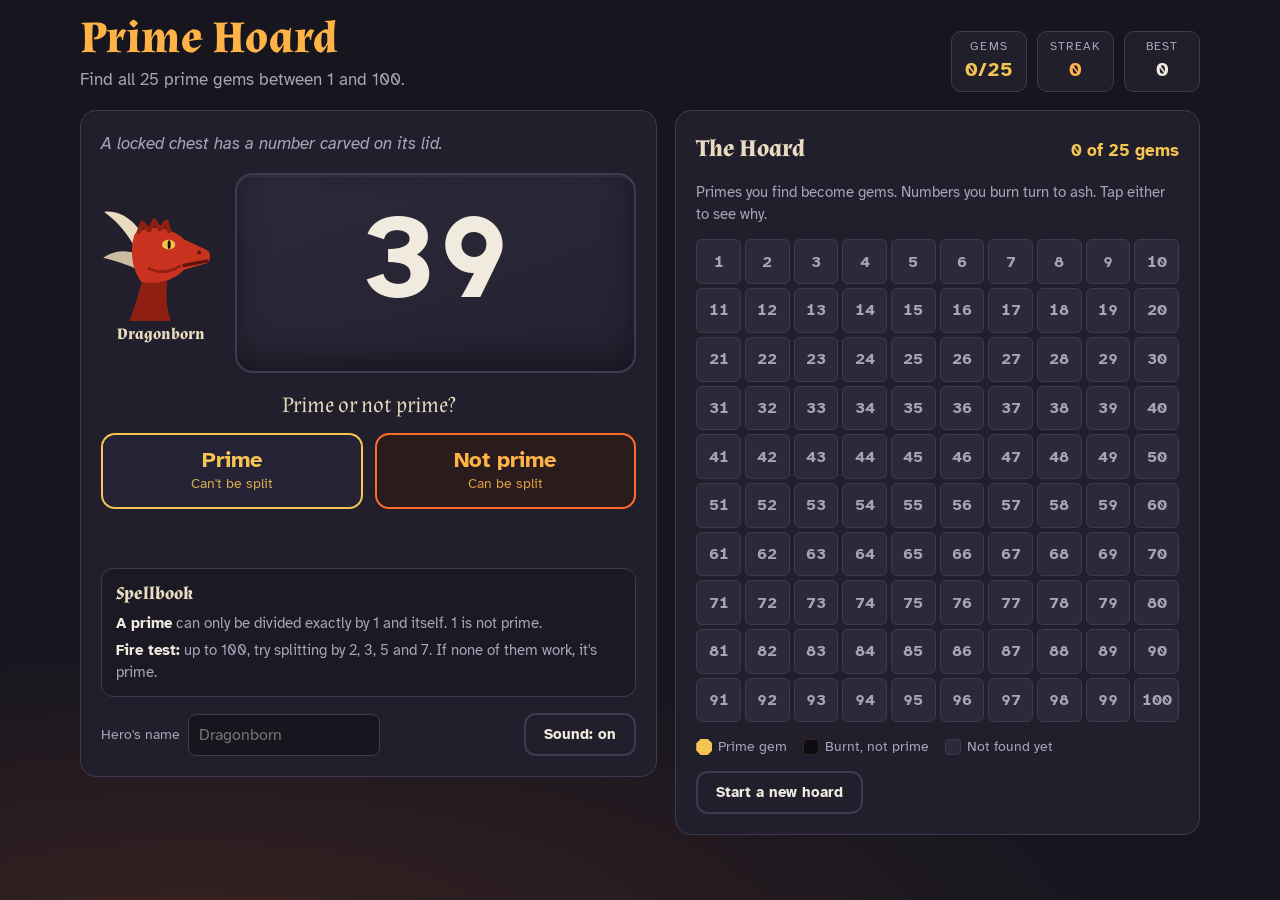
==== index.html @ 8db73af3 "Add Prime Hoard game Co-Authored-By: Claude Opus 5.5 <noreply@anthropic.com> Claude-Session: https:/" ====
<!doctype html>
<html lang="en-GB">
<head>
<meta charset="utf-8">
<meta name="viewport" content="width=device-width, initial-scale=1, viewport-fit=cover">
<meta name="apple-mobile-web-app-capable" content="yes">
<meta name="apple-mobile-web-app-title" content="Prime Hoard">
<meta name="theme-color" content="#17161f">
<style>html,body{margin:0}:root{padding-top:env(safe-area-inset-top,0px);padding-bottom:env(safe-area-inset-bottom,0px)}[hidden]{display:none!important}</style>
<title>Prime Hoard</title>
<link rel="preconnect" href="https://fonts.googleapis.com">
<link rel="preconnect" href="https://fonts.gstatic.com" crossorigin>
<link href="https://fonts.googleapis.com/css2?family=Almendra:wght@400;700&family=Atkinson+Hyperlegible:wght@400;700&display=swap" rel="stylesheet">
<style>
/* Layout: a dungeon table — the encounter on the left, the hoard map (a 1–100 grid that slowly becomes a sieve) on the right; stacks on narrow screens. Deliberately single dark theme: torchlit stone. */
:root{
  color-scheme: dark;
  --stone:#17161f; --stone-2:#211f2c; --stone-3:#2c2939; --line:#3f3a52;
  --ink:#f1eadf; --ink-dim:#aaa2b8;
  --scale:#c8321e; --scale-dark:#8e1f12; --bone:#e9dcc0;
  --ember:#ff6b2c; --flame:#ffb347; --gold:#f5c451;
  --good:#6fd39a; --miss:#ff8a7a; --char:#0d0c12;
  --display:"Almendra","Palatino Linotype",Georgia,serif;
  --body:"Atkinson Hyperlegible",system-ui,-apple-system,"Segoe UI",sans-serif;
}
html{height:100%;background:var(--stone)}
body{
  font-family:var(--body);font-size:17px;line-height:1.5;color:var(--ink);
  background:radial-gradient(120% 55% at 15% 105%,rgba(255,107,44,.14),transparent 60%),var(--stone);
  padding-inline:16px;padding-block:16px 40px;min-height:100%;
}
*{box-sizing:border-box}
button{font:inherit;color:inherit}
button:focus-visible,input:focus-visible,.cell:focus-visible{outline:3px solid var(--gold);outline-offset:2px}
.wrap{max-width:1120px;margin-inline:auto;display:flex;flex-direction:column;gap:18px}

/* header */
.top{display:flex;flex-wrap:wrap;align-items:flex-end;justify-content:space-between;gap:12px 24px}
.brand h1{font-family:var(--display);font-weight:700;font-size:clamp(2rem,5vw,2.8rem);line-height:1;margin:0;color:var(--flame);letter-spacing:.01em;text-wrap:balance}
.brand p{margin:6px 0 0;color:var(--ink-dim)}
.stats{display:flex;gap:10px;flex-wrap:wrap}
.stat{display:flex;flex-direction:column;align-items:center;min-width:76px;padding:6px 12px;border:1px solid var(--line);border-radius:10px;background:var(--stone-2)}
.stat .k{font-size:.72rem;text-transform:uppercase;letter-spacing:.1em;color:var(--ink-dim)}
.stat .v{font-weight:700;font-size:1.25rem;font-variant-numeric:tabular-nums}
.stat.gems .v{color:var(--gold)}
.stat.streak .v{color:var(--flame)}
.bump{animation:bump .4s ease}
@keyframes bump{40%{transform:scale(1.25)}}

/* board */
.board{display:grid;gap:18px;grid-template-columns:minmax(0,1fr)}
@media (min-width:880px){.board{grid-template-columns:minmax(0,1.1fr) minmax(0,1fr);align-items:start}}
.panel{background:var(--stone-2);border:1px solid var(--line);border-radius:16px;padding:20px;min-width:0}
.panel h2{font-family:var(--display);font-size:1.5rem;margin:0;color:var(--bone)}

/* encounter */
.encounter{display:flex;flex-direction:column;gap:16px}
.flavour{margin:0;color:var(--ink-dim);font-style:italic;min-height:1.5em}
.arena{display:flex;align-items:center;gap:14px}
.hero{flex:0 0 auto;width:clamp(80px,20vw,120px);display:flex;flex-direction:column;align-items:center;gap:4px}
.hero svg{width:100%;height:auto;display:block;overflow:visible}
.hero .mouth-glow{opacity:0;transition:opacity .15s}
.hero.breathing .mouth-glow{opacity:1}
.hero-label{font-family:var(--display);font-weight:700;color:var(--bone);text-align:center;font-size:1rem;line-height:1.2;word-break:break-word;max-width:100%}
.tablet{
  flex:1 1 auto;min-width:0;position:relative;display:flex;flex-direction:column;align-items:center;justify-content:center;
  min-height:clamp(150px,28vw,200px);border-radius:18px;border:2px solid var(--line);
  background:linear-gradient(160deg,var(--stone-3),#242131);
  box-shadow:inset 0 2px 0 rgba(255,255,255,.04),inset 0 -12px 30px rgba(0,0,0,.35);
  transition:background .4s,border-color .4s,box-shadow .4s;
}
.num{font-family:var(--body);font-weight:700;font-size:clamp(4.5rem,15vw,7.5rem);line-height:1;font-variant-numeric:tabular-nums;color:var(--ink);transition:color .3s,transform .3s}
.reveal{min-height:1.6em;font-weight:700;font-size:1.15rem;color:var(--ink-dim);letter-spacing:.02em}
.tablet.burn{background:linear-gradient(160deg,#1a1216,var(--char));border-color:var(--ember);animation:shake .45s}
.tablet.burn .num{color:#6d5b52;text-shadow:0 0 18px rgba(255,107,44,.6)}
.tablet.burn .reveal{color:var(--flame)}
.tablet.gem{border-color:var(--gemc,var(--gold));box-shadow:0 0 0 4px color-mix(in srgb,var(--gemc,var(--gold)) 25%,transparent),0 0 40px color-mix(in srgb,var(--gemc,var(--gold)) 45%,transparent),inset 0 -12px 30px rgba(0,0,0,.35)}
.tablet.gem .num{color:var(--gemc,var(--gold));transform:scale(1.06)}
.tablet.gem .reveal{color:var(--gemc,var(--gold))}
.tablet.wrong{border-color:var(--miss);animation:wobble .4s}
@keyframes shake{20%{transform:translateX(-5px)}40%{transform:translateX(5px)}60%{transform:translateX(-3px)}80%{transform:translateX(2px)}}
@keyframes wobble{25%{transform:rotate(-2deg)}75%{transform:rotate(2deg)}}

.question{margin:0;text-align:center;font-family:var(--display);font-size:1.35rem;color:var(--bone)}
.choices{display:grid;grid-template-columns:1fr 1fr;gap:12px}
.choice{min-height:76px;border-radius:14px;border:2px solid;cursor:pointer;display:flex;flex-direction:column;align-items:center;justify-content:center;gap:2px;padding:10px;transition:transform .1s,background .2s}
.choice:active{transform:scale(.97)}
.choice:disabled{opacity:.55;cursor:default}
.choice b{font-size:1.4rem;line-height:1.1}
.choice small{font-size:.85rem;opacity:.85}
.choice.prime{background:#262236;border-color:var(--gold);color:var(--gold)}
.choice.prime:hover:not(:disabled){background:#2f2a42}
.choice.notprime{background:#2a1c1d;border-color:var(--ember);color:var(--flame)}
.choice.notprime:hover:not(:disabled){background:#35211f}
.feedback{margin:0;min-height:1.6em;text-align:center;font-weight:700}
.feedback.good{color:var(--good)}

/* explanation */
.explain{border:2px solid var(--miss);border-radius:14px;background:var(--stone-3);padding:18px;display:flex;flex-direction:column;gap:12px}
.explain.learn{border-color:var(--gold)}
.explain h3{margin:0;font-family:var(--display);font-size:1.45rem;color:var(--miss);text-wrap:balance}
.explain.learn h3{color:var(--gold)}
.explain h3 em{font-style:normal;text-decoration:underline;text-underline-offset:4px}
.explain .lead{margin:0;font-size:1.08rem}
.checks{list-style:none;margin:0;padding:0;display:flex;flex-direction:column;gap:8px}
.check{display:grid;grid-template-columns:auto minmax(0,1fr) auto;align-items:center;gap:10px;padding:8px 10px;border-radius:10px;background:var(--stone-2);border:1px solid var(--line)}
.check .rune{font-weight:700;font-size:1.05rem;width:2.8em;text-align:center;padding:4px 0;border-radius:8px;background:var(--stone);color:var(--ink-dim);font-variant-numeric:tabular-nums}
.check .why{font-size:.98rem}
.check .verdict{font-size:.8rem;font-weight:700;text-transform:uppercase;letter-spacing:.06em;color:var(--ink-dim);white-space:nowrap}
.check.hit{border-color:var(--ember);background:#2d1e1c}
.check.hit .rune{background:var(--ember);color:var(--char)}
.check.hit .verdict{color:var(--flame)}
.dots-box{display:flex;flex-direction:column;gap:8px;align-items:flex-start}
.dots{display:grid;grid-template-columns:repeat(var(--cols),1fr);gap:3px;width:100%}
.dots i{display:block;aspect-ratio:1;border-radius:50%;background:var(--flame)}
.dots-cap{margin:0;font-size:.95rem;color:var(--ink-dim)}
.tip{margin:0;font-size:.95rem;color:var(--ink-dim);border-top:1px dashed var(--line);padding-top:10px}
.btn{min-height:52px;border-radius:12px;border:2px solid var(--gold);background:var(--gold);color:var(--char);font-weight:700;font-size:1.1rem;cursor:pointer;padding:8px 18px}
.btn.ghost{background:transparent;color:var(--ink);border-color:var(--line);min-height:40px;font-size:.95rem}

.spellbook{border:1px solid var(--line);border-radius:12px;padding:12px 14px;background:rgba(0,0,0,.18)}
.spellbook h3{margin:0 0 4px;font-family:var(--display);font-size:1.1rem;color:var(--bone)}
.spellbook p{margin:4px 0 0;font-size:.95rem;color:var(--ink-dim)}
.spellbook strong{color:var(--ink)}
.tools{display:flex;flex-wrap:wrap;gap:10px;align-items:center;justify-content:space-between}
.tools label{display:flex;align-items:center;gap:8px;font-size:.9rem;color:var(--ink-dim)}
.tools input{background:var(--stone);border:1px solid var(--line);border-radius:8px;color:var(--ink);padding:8px 10px;font:inherit;font-size:1rem;width:12em;max-width:100%}

/* hoard */
.hoard{display:flex;flex-direction:column;gap:14px}
.hoard-head{display:flex;justify-content:space-between;align-items:baseline;gap:10px;flex-wrap:wrap}
.hoard-head span{color:var(--gold);font-weight:700;font-variant-numeric:tabular-nums}
.hint{margin:0;color:var(--ink-dim);font-size:.92rem}
.grid{display:grid;grid-template-columns:repeat(10,minmax(0,1fr));gap:4px}
.cell{aspect-ratio:1;display:flex;align-items:center;justify-content:center;border-radius:6px;border:1px solid var(--line);background:var(--stone-3);color:var(--ink-dim);font-size:clamp(11px,1.2vw + 5px,16px);font-weight:700;font-variant-numeric:tabular-nums;padding:0;cursor:default;min-width:0}
.cell.scorched{background:var(--char);border-color:#3a2420;color:#6e5a52;cursor:pointer;text-decoration:line-through;text-decoration-color:rgba(255,107,44,.55)}
.cell.gem{border:none;border-radius:0;background:linear-gradient(145deg,color-mix(in srgb,var(--gemc) 100%,white 30%),var(--gemc) 45%,color-mix(in srgb,var(--gemc) 60%,black));color:#15131c;cursor:pointer;
  clip-path:polygon(28% 0,72% 0,100% 28%,100% 72%,72% 100%,28% 100%,0 72%,0 28%)}
.cell.new{animation:pop .7s ease}
@keyframes pop{0%{transform:scale(.3)}60%{transform:scale(1.3)}100%{transform:scale(1)}}
.legend{display:flex;flex-wrap:wrap;gap:8px 16px;font-size:.88rem;color:var(--ink-dim)}
.legend span{display:flex;align-items:center;gap:6px}
.legend i{width:16px;height:16px;display:inline-block;border-radius:4px;border:1px solid var(--line);background:var(--stone-3)}
.legend i.g{border:none;border-radius:0;background:var(--gold);clip-path:polygon(28% 0,72% 0,100% 28%,100% 72%,72% 100%,28% 100%,0 72%,0 28%)}
.legend i.s{background:var(--char);border-color:#3a2420}
.victory{border:2px solid var(--gold);border-radius:14px;padding:14px 16px;background:#2a2436;text-align:center}
.victory h3{margin:0;font-family:var(--display);color:var(--gold);font-size:1.5rem}
.victory p{margin:6px 0 0}
.reset-row{display:flex;gap:8px;flex-wrap:wrap;align-items:center}
.reset-row p{margin:0;font-size:.92rem}

#fx{position:fixed;inset:0;pointer-events:none;z-index:10}
.sr{position:absolute;width:1px;height:1px;overflow:hidden;clip:rect(0 0 0 0)}
@media (prefers-reduced-motion:reduce){*{animation:none!important;transition:none!important}}
</style>
</head>
<body>

<canvas id="fx" aria-hidden="true"></canvas>
<div class="wrap">
  <header class="top">
    <div class="brand">
      <h1>Prime Hoard</h1>
      <p>Find all 25 prime gems between 1 and 100.</p>
    </div>
    <div class="stats">
      <div class="stat gems"><span class="k">Gems</span><span class="v" id="gem-count">0/25</span></div>
      <div class="stat streak"><span class="k">Streak</span><span class="v" id="streak">0</span></div>
      <div class="stat"><span class="k">Best</span><span class="v" id="best">0</span></div>
    </div>
  </header>

  <main class="board">
    <section class="panel encounter" aria-label="Encounter">
      <p class="flavour" id="flavour">A stone door bears a number.</p>
      <div class="arena">
        <div class="hero" id="hero">
          <svg viewBox="0 0 110 110" aria-hidden="true">
            <path d="M40 34 C30 16 16 8 3 10 C14 18 23 28 31 42 Z" fill="var(--bone)"/>
            <path d="M36 50 C24 44 12 45 2 52 C14 55 23 58 32 62 Z" fill="#cbbd9f"/>
            <path d="M38 72 C35 84 31 96 26 110 L64 110 C60 98 59 86 61 74 Z" fill="var(--scale-dark)"/>
            <path d="M31 30 C45 20 64 24 76 35 L97 45 C101 47 101 55 97 57 L76 63 C68 72 52 78 37 74 C28 63 26 43 31 30 Z" fill="var(--scale)"/>
            <path d="M34 30 L38 20 L44 27 L49 18 L54 26 L60 19 L63 29" fill="none" stroke="var(--scale-dark)" stroke-width="4" stroke-linejoin="round"/>
            <path d="M44 62 C52 66 62 66 72 60" fill="none" stroke="var(--scale-dark)" stroke-width="2.5" stroke-linecap="round"/>
            <path d="M76 59 L97 55" stroke="#5a140b" stroke-width="3" stroke-linecap="round"/>
            <ellipse cx="62" cy="40" rx="6" ry="4.5" fill="var(--gold)"/>
            <ellipse cx="62.5" cy="40" rx="1.4" ry="4" fill="#1a0e08"/>
            <circle cx="90" cy="47" r="1.8" fill="#5a140b"/>
            <circle class="mouth-glow" cx="98" cy="56" r="9" fill="var(--flame)" opacity="0"/>
          </svg>
          <span class="hero-label" id="hero-label">Dragonborn</span>
        </div>
        <div class="tablet" id="tablet" aria-live="polite">
          <span class="num" id="num">–</span>
          <span class="reveal" id="reveal"></span>
        </div>
      </div>

      <div id="ask">
        <p class="question">Prime or not prime?</p>
        <div class="choices" style="margin-top:12px">
          <button class="choice prime" id="btn-prime" type="button"><b>Prime</b><small>Can't be split</small></button>
          <button class="choice notprime" id="btn-not" type="button"><b>Not prime</b><small>Can be split</small></button>
        </div>
      </div>
      <p class="feedback" id="feedback" aria-live="polite"></p>

      <div class="explain" id="explain" hidden aria-live="polite"></div>

      <div class="spellbook">
        <h3>Spellbook</h3>
        <p><strong>A prime</strong> can only be divided exactly by 1 and itself. 1 is not prime.</p>
        <p><strong>Fire test:</strong> up to 100, try splitting by 2, 3, 5 and 7. If none of them work, it's prime.</p>
      </div>

      <div class="tools">
        <label for="name-input">Hero's name <input id="name-input" maxlength="20" placeholder="Dragonborn" autocomplete="off"></label>
        <button class="btn ghost" id="sound-btn" type="button" aria-pressed="true">Sound: on</button>
      </div>
    </section>

    <section class="panel hoard" aria-label="The hoard">
      <div class="hoard-head"><h2>The Hoard</h2><span id="hoard-count">0 of 25 gems</span></div>
      <p class="hint">Primes you find become gems. Numbers you burn turn to ash. Tap either to see why.</p>
      <div class="grid" id="grid"></div>
      <div class="legend">
        <span><i class="g"></i>Prime gem</span>
        <span><i class="s"></i>Burnt, not prime</span>
        <span><i></i>Not found yet</span>
      </div>
      <div class="victory" id="victory" hidden>
        <h3>Hoard complete!</h3>
        <p id="victory-text">All 25 prime gems are yours.</p>
      </div>
      <div class="reset-row" id="reset-row">
        <button class="btn ghost" id="reset-btn" type="button">Start a new hoard</button>
      </div>
    </section>
  </main>
</div>

<script>
(function(){
const $ = id => document.getElementById(id);
const isPrime = n => { if(n<2) return false; for(let d=2; d*d<=n; d++) if(n%d===0) return false; return true; };
const PRIMES = []; for(let i=1;i<=100;i++) if(isPrime(i)) PRIMES.push(i);
const TRICKY = new Set([9,21,27,33,39,49,51,57,63,69,77,81,87,91,93,99]);
const GEMS = ['#f5c451','#5fd4c4','#7fa6ff','#c98bff','#6fe08f','#ff6f96'];
const gemColour = n => GEMS[PRIMES.indexOf(n) % GEMS.length];
const FLAVOUR = [
  'A stone door bears a number.',
  'Something shifts in the darkness.',
  'A glint in the rubble catches your eye.',
  'Runes flare on the dungeon wall.',
  'A creature steps out of the shadows.',
  'A locked chest has a number carved on its lid.',
  'Torchlight falls on a strange carving.'
];
const reduceMotion = () => matchMedia('(prefers-reduced-motion: reduce)').matches;
const KEY = 'prime-hoard-v1';

let S = { name:'', gems:[], scorched:[], best:0, sound:true };
let streak = 0, turn = 0, recent = [], missQ = [], current = null, busy = false, mode = 'ask';

function load(){ try{ const raw = localStorage.getItem(KEY); if(raw) Object.assign(S, JSON.parse(raw)); }catch(e){} }
function save(){ try{ localStorage.setItem(KEY, JSON.stringify(S)); }catch(e){} }
const heroName = () => (S.name || '').trim() || 'Dragonborn';

/* ---------- maths helpers ---------- */
const smallestFactor = n => { for(const d of [2,3,5,7]) if(d<n && n%d===0) return d; return null; };
function squarePair(n){ for(let a=Math.floor(Math.sqrt(n)); a>=2; a--) if(n%a===0) return [a, n/a]; return null; }

function checkText(n, d){
  const last = n % 10;
  if(d===2){
    return n%2===0
      ? {hit:true, t:`${n} ends in ${last}, so it's even. ${n} = 2 × ${n/2}`}
      : {hit:false, t:`${n} ends in ${last}, so it's odd.`};
  }
  if(d===3){
    const digits = String(n).split('');
    const sum = digits.reduce((a,b)=>a+Number(b),0);
    const sumTxt = digits.length>1 ? `${digits.join(' + ')} = ${sum}` : `${n}`;
    return sum%3===0
      ? {hit:true, t:`${sumTxt}, which is in the 3 times table. ${n} = 3 × ${n/3}`}
      : {hit:false, t:`${sumTxt}, which isn't in the 3 times table.`};
  }
  if(d===5){
    return (last===0||last===5)
      ? {hit:true, t:`${n} ends in ${last}. ${n} = 5 × ${n/5}`}
      : {hit:false, t:`${n} doesn't end in 0 or 5.`};
  }
  if(n%7===0) return {hit:true, t:`7 × ${n/7} = ${n}`};
  const lo = Math.floor(n/7);
  return {hit:false, t:`7 × ${lo} = ${7*lo} and 7 × ${lo+1} = ${7*(lo+1)}. ${n} falls in between.`};
}

function explainHTML(n, context){
  const prime = isPrime(n);
  let title, lead, body = '';
  if(context==='wrong'){
    title = n===1 ? 'Not quite. 1 is not prime.' : prime ? `Not quite. ${n} <em>is</em> prime.` : `Not quite. ${n} is not prime.`;
  } else {
    title = prime ? `Why ${n} is prime` : `Why ${n} isn't prime`;
  }
  if(n===1){
    lead = 'A prime needs exactly two factors: 1 and itself. 1 only has one factor, so it isn\'t prime.';
  } else if(n===2){
    lead = 'The only way to make 2 is 1 × 2. It\'s the only even prime: every other even number can be split by 2.';
  } else if(prime){
    lead = `The only way to make ${n} is 1 × ${n}. Every fire test bounces off it:`;
  } else {
    const p = smallestFactor(n);
    lead = `${n} can be split: ${n} = ${p} × ${n/p}. Here's how to spot it:`;
  }
  if(n>2){
    const rows = [2,3,5,7].filter(d=>d<n).map(d=>{
      const c = checkText(n,d);
      return `<li class="check ${c.hit?'hit':'miss'}"><span class="rune">÷${d}</span><span class="why">${c.t}</span><span class="verdict">${c.hit?'Splits it':'No'}</span></li>`;
    }).join('');
    body += `<ul class="checks">${rows}</ul>`;
  }
  if(!prime && n>1){
    const [a,b] = squarePair(n);
    body += `<div class="dots-box"><div class="dots" style="--cols:${b};max-width:${b*18}px">${'<i></i>'.repeat(n)}</div>
      <p class="dots-cap">${n} dots make ${a} rows of ${b}. If the dots make a rectangle, it isn't prime. A prime's dots only make one long line.</p></div>`;
  }
  if(n>2 && prime) body += `<p class="tip">2, 3, 5 and 7 all failed, so ${n} is prime. That's the fire test: up to 100, those four are all you need.</p>`;
  const btn = context==='wrong' ? `<button class="btn" id="got-it" type="button">Got it, next!</button>`
                                : `<button class="btn ghost" id="got-it" type="button">Close</button>`;
  return `<h3>${title}</h3><p class="lead">${lead}</p>${body}${btn}`;
}

/* ---------- rendering ---------- */
function bump(el){ el.classList.remove('bump'); void el.offsetWidth; el.classList.add('bump'); }
function renderStats(){
  $('gem-count').textContent = `${S.gems.length}/25`;
  $('hoard-count').textContent = `${S.gems.length} of 25 gems`;
  $('streak').textContent = streak;
  $('best').textContent = S.best;
  $('hero-label').textContent = heroName();
  const done = S.gems.length===25;
  $('victory').hidden = !done;
  if(done) $('victory-text').textContent = `${heroName()} has all 25 prime gems. Keep playing to stay sharp.`;
}
function renderHoard(newN){
  const g = $('grid');
  if(!g.children.length){
    for(let i=1;i<=100;i++){
      const c = document.createElement('button');
      c.type='button'; c.className='cell'; c.textContent=i; c.dataset.n=i;
      c.addEventListener('click', ()=>learn(i));
      g.appendChild(c);
    }
  }
  [...g.children].forEach(c=>{
    const n = +c.dataset.n;
    const gem = S.gems.includes(n), ash = S.scorched.includes(n);
    c.className = 'cell' + (gem?' gem':'') + (ash?' scorched':'') + (n===newN?' new':'');
    c.style.setProperty('--gemc', gem ? gemColour(n) : '');
    c.tabIndex = (gem||ash) ? 0 : -1;
    c.setAttribute('aria-label', gem ? `${n}, prime gem` : ash ? `${n}, burnt, not prime` : `${n}, not found yet`);
  });
}

/* ---------- question picking ---------- */
function weight(n){
  if(recent.includes(n)) return 0;
  if(isPrime(n)) return S.gems.includes(n) ? 1.5 : 6;
  let w = n===1 ? 1 : TRICKY.has(n) ? 3 : (n%10===5) ? 1.5 : 1;
  if(S.scorched.includes(n)) w *= 0.6;
  return w;
}
function pick(){
  const due = missQ.find(m=>m.due<=turn && m.n!==current);
  if(due){ due.due = turn + 5; return due.n; }
  let total = 0; const ws = [];
  for(let i=1;i<=100;i++){ const w = weight(i); ws.push(w); total += w; }
  let r = Math.random()*total;
  for(let i=0;i<100;i++){ r -= ws[i]; if(r<=0) return i+1; }
  return 97;
}

function ask(n){
  current = n; mode = 'ask'; busy = false;
  recent.push(n); if(recent.length>6) recent.shift();
  $('num').textContent = n;
  $('reveal').textContent = '';
  $('tablet').className = 'tablet';
  $('tablet').style.removeProperty('--gemc');
  $('flavour').textContent = FLAVOUR[Math.floor(Math.random()*FLAVOUR.length)];
  $('feedback').textContent = ''; $('feedback').className = 'feedback';
  $('explain').hidden = true; $('ask').hidden = false;
  setButtons(true);
}
function next(){ ask(pick()); }
function setButtons(on){ $('btn-prime').disabled = !on; $('btn-not').disabled = !on; }

/* ---------- answering ---------- */
function answer(saidPrime){
  if(busy || mode!=='ask' || current==null) return;
  const n = current, prime = isPrime(n), right = saidPrime===prime;
  turn++;
  if(right){
    busy = true; setButtons(false);
    streak++; if(streak>S.best) S.best = streak;
    missQ = missQ.filter(m=>m.n!==n);
    let msg, isNew = false;
    if(prime){
      isNew = !S.gems.includes(n); if(isNew) S.gems.push(n);
      msg = isNew ? `${heroName()} claims the ${n} gem! Fire can't split it.` : `Right! ${n} is prime. That gem is already in the hoard.`;
      if(S.gems.length===25 && isNew) msg = `The last gem! ${heroName()}'s hoard is complete!`;
    } else {
      if(!S.scorched.includes(n)) S.scorched.push(n);
      const p = smallestFactor(n);
      msg = n===1 ? 'Right! 1 isn\'t prime. A prime needs two factors: 1 and itself.'
                  : `${heroName()} breathes fire! ${n} = ${p} × ${n/p}, so it breaks apart.`;
    }
    save();
    breathe(()=>{
      const t = $('tablet');
      if(prime){
        t.style.setProperty('--gemc', gemColour(n));
        t.className = 'tablet gem';
        $('reveal').textContent = `only 1 × ${n}`;
        sfx('gem');
      } else {
        t.className = 'tablet burn';
        $('reveal').textContent = n===1 ? 'just 1' : `${smallestFactor(n)} × ${n/smallestFactor(n)}`;
      }
      $('feedback').textContent = msg; $('feedback').className = 'feedback good';
      renderHoard(isNew || !prime ? n : null); renderStats();
      bump($('streak')); if(isNew) bump($('gem-count'));
    });
    setTimeout(next, reduceMotion() ? 1700 : 2300);
  } else {
    streak = 0;
    missQ = missQ.filter(m=>m.n!==n); missQ.push({n, due: turn+3});
    sfx('miss');
    $('tablet').className = 'tablet wrong';
    renderStats();
    showExplain(n, 'wrong');
  }
}

function showExplain(n, context){
  mode = context;
  const ex = $('explain');
  ex.className = 'explain' + (context==='learn' ? ' learn' : '');
  ex.innerHTML = explainHTML(n, context);
  ex.hidden = false; $('ask').hidden = true;
  $('got-it').addEventListener('click', ()=>{
    if(context==='wrong') next();
    else { ex.hidden = true; $('ask').hidden = false; mode = 'ask'; }
  });
  ex.scrollIntoView({behavior: reduceMotion() ? 'auto' : 'smooth', block:'nearest'});
}
function learn(n){
  if(mode==='wrong' || busy) return;
  if(!S.gems.includes(n) && !S.scorched.includes(n)) return;
  showExplain(n, 'learn');
}

/* ---------- fire ---------- */
const cv = $('fx'), cx = cv.getContext('2d');
let parts = [], raf = null;
function sizeCanvas(){
  const d = window.devicePixelRatio || 1;
  cv.width = innerWidth*d; cv.height = innerHeight*d;
  cv.style.width = innerWidth+'px'; cv.style.height = innerHeight+'px';
  cx.setTransform(d,0,0,d,0,0);
}
addEventListener('resize', sizeCanvas); sizeCanvas();

function breathe(done){
  sfx('fire');
  const hero = $('hero');
  hero.classList.add('breathing');
  setTimeout(()=>hero.classList.remove('breathing'), 450);
  if(reduceMotion()){ done(); return; }
  const svg = hero.querySelector('svg').getBoundingClientRect();
  const t = $('tablet').getBoundingClientRect();
  const ox = svg.left + svg.width*0.9, oy = svg.top + svg.height*0.5;
  const tx = t.left + t.width/2, ty = t.top + t.height/2;
  const base = Math.atan2(ty-oy, tx-ox), dist = Math.hypot(tx-ox, ty-oy);
  const start = performance.now(); let last = start, fired = false;
  cancelAnimationFrame(raf);
  function frame(now){
    const dt = Math.min(0.05, (now-last)/1000); last = now;
    const el = now - start;
    if(el < 420){
      for(let i=0;i<8;i++){
        const a = base + (Math.random()-.5)*0.38;
        const sp = dist/0.4 * (0.75 + Math.random()*0.5);
        parts.push({x:ox, y:oy, vx:Math.cos(a)*sp, vy:Math.sin(a)*sp, age:0, life:.5+Math.random()*.35, size:7+Math.random()*14});
      }
    }
    if(!fired && el > 300){ fired = true; done(); }
    cx.clearRect(0,0,innerWidth,innerHeight);
    cx.globalCompositeOperation = 'lighter';
    parts = parts.filter(p=>{
      p.age += dt; if(p.age >= p.life) return false;
      p.x += p.vx*dt; p.y += p.vy*dt; p.vx *= 0.96; p.vy = p.vy*0.96 - 40*dt;
      const f = p.age/p.life;
      const hue = 48 - 44*f, light = 72 - 26*f;
      cx.fillStyle = `hsla(${hue},100%,${light}%,${(1-f)*0.75})`;
      cx.beginPath(); cx.arc(p.x, p.y, p.size*(0.6+f*1.2), 0, Math.PI*2); cx.fill();
      return true;
    });
    cx.globalCompositeOperation = 'source-over';
    if(parts.length || el < 420) raf = requestAnimationFrame(frame);
    else cx.clearRect(0,0,innerWidth,innerHeight);
  }
  raf = requestAnimationFrame(frame);
}

/* ---------- sound ---------- */
let ac = null;
function audio(){ if(!ac){ try{ ac = new (window.AudioContext||window.webkitAudioContext)(); }catch(e){ ac = null; } } return ac; }
function sfx(kind){
  if(!S.sound) return;
  const a = audio(); if(!a) return;
  if(a.state==='suspended') a.resume();
  const t = a.currentTime;
  if(kind==='fire'){
    const len = 0.6, buf = a.createBuffer(1, a.sampleRate*len, a.sampleRate), d = buf.getChannelData(0);
    for(let i=0;i<d.length;i++) d[i] = Math.random()*2-1;
    const src = a.createBufferSource(); src.buffer = buf;
    const f = a.createBiquadFilter(); f.type='bandpass'; f.Q.value = 0.8;
    f.frequency.setValueAtTime(300,t); f.frequency.linearRampToValueAtTime(1400,t+.2); f.frequency.linearRampToValueAtTime(350,t+len);
    const g = a.createGain(); g.gain.setValueAtTime(0,t); g.gain.linearRampToValueAtTime(.35,t+.06); g.gain.exponentialRampToValueAtTime(.001,t+len);
    src.connect(f).connect(g).connect(a.destination); src.start(t); src.stop(t+len);
  } else if(kind==='gem'){
    [880,1320,1760].forEach((fq,i)=>{
      const o = a.createOscillator(), g = a.createGain(); o.type='sine'; o.frequency.value = fq;
      const s = t + i*0.08; g.gain.setValueAtTime(0,s); g.gain.linearRampToValueAtTime(.14,s+.02); g.gain.exponentialRampToValueAtTime(.001,s+.6);
      o.connect(g).connect(a.destination); o.start(s); o.stop(s+.65);
    });
  } else if(kind==='miss'){
    const o = a.createOscillator(), g = a.createGain(); o.type='triangle';
    o.frequency.setValueAtTime(240,t); o.frequency.linearRampToValueAtTime(150,t+.3);
    g.gain.setValueAtTime(.12,t); g.gain.exponentialRampToValueAtTime(.001,t+.35);
    o.connect(g).connect(a.destination); o.start(t); o.stop(t+.4);
  }
}
function renderSound(){ $('sound-btn').textContent = S.sound ? 'Sound: on' : 'Sound: off'; $('sound-btn').setAttribute('aria-pressed', String(S.sound)); }

/* ---------- controls ---------- */
$('btn-prime').addEventListener('click', ()=>answer(true));
$('btn-not').addEventListener('click', ()=>answer(false));
$('sound-btn').addEventListener('click', ()=>{ S.sound = !S.sound; save(); renderSound(); });
$('name-input').addEventListener('input', e=>{ S.name = e.target.value; save(); renderStats(); });

function renderReset(confirming){
  const row = $('reset-row');
  if(!confirming){
    row.innerHTML = '<button class="btn ghost" id="reset-btn" type="button">Start a new hoard</button>';
    $('reset-btn').addEventListener('click', ()=>renderReset(true));
  } else {
    row.innerHTML = '<p>Empty the hoard and start again?</p><button class="btn ghost" id="reset-yes" type="button">Yes, start again</button><button class="btn ghost" id="reset-no" type="button">Keep my gems</button>';
    $('reset-yes').addEventListener('click', ()=>{
      S.gems = []; S.scorched = []; S.best = 0; streak = 0; missQ = []; save();
      renderHoard(); renderStats(); renderReset(false); next();
    });
    $('reset-no').addEventListener('click', ()=>renderReset(false));
  }
}

/* ---------- boot ---------- */
function start(data){
  load();
  if(data && data.current){ streak = data.streak||0; turn = data.turn||0; missQ = data.missQ||[]; }
  $('name-input').value = S.name || '';
  renderSound(); renderHoard(); renderStats(); renderReset(false);
  ask(data && data.current ? data.current : pick());
}
window.claude?.hot?.snapshot?.(()=>({streak, turn, missQ, current}));
window.claude?.hot?.ready ? window.claude.hot.ready(start) : start(window.claude?.hot?.data ?? {});
})();
</script>
</body>
</html>
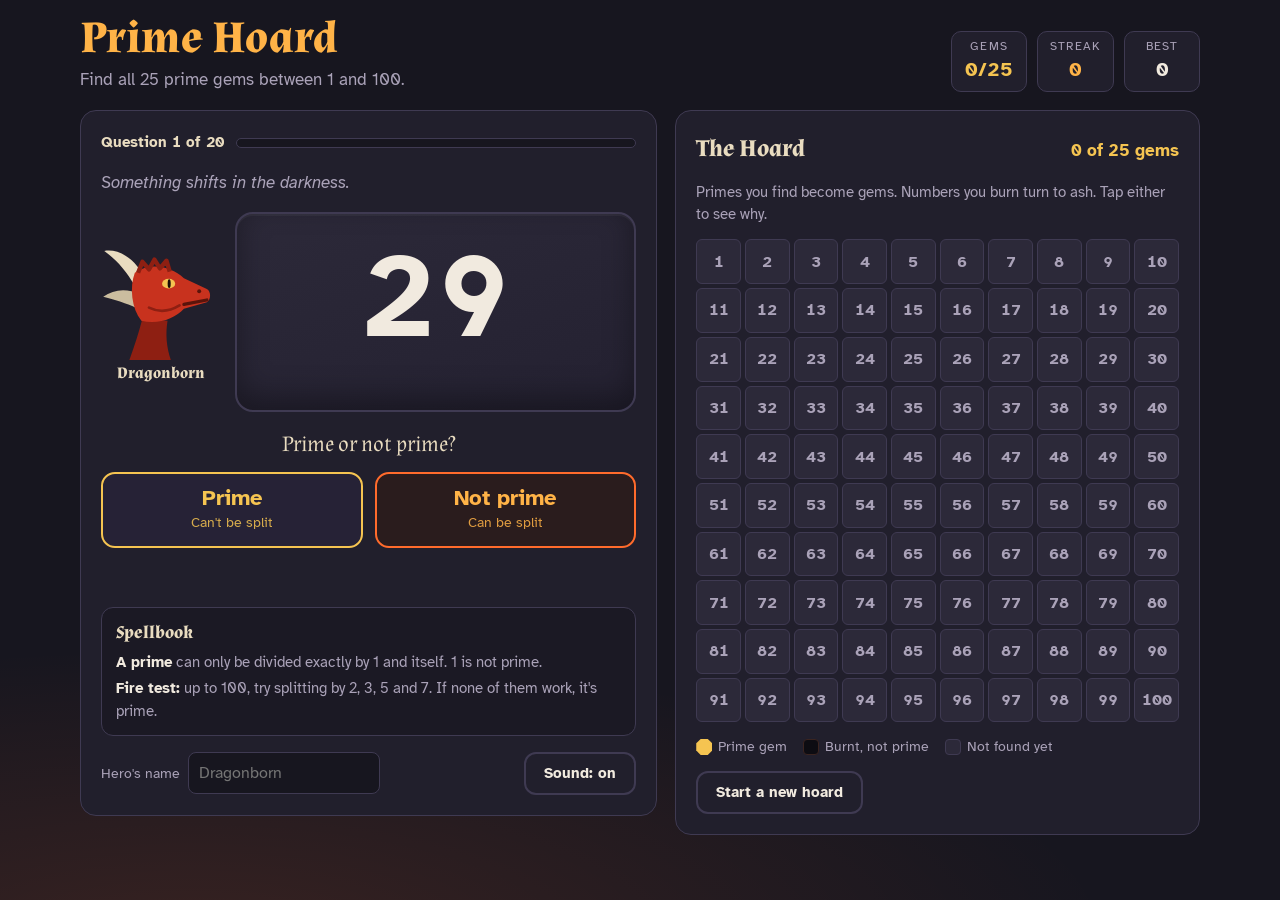
==== commit 2d7f9cba: "Play in rounds of 20 with an end-of-round summary Co-Authored-By: Claude Opus 5.5 <noreply@anthropic" ====
--- a/index.html
+++ b/index.html
@@ -92,6 +92,20 @@
 .choice.prime:hover:not(:disabled){background:#2f2a42}
 .choice.notprime{background:#2a1c1d;border-color:var(--ember);color:var(--flame)}
 .choice.notprime:hover:not(:disabled){background:#35211f}
+.progress{display:flex;align-items:center;gap:12px}
+.progress span{font-weight:700;font-size:.95rem;color:var(--bone);white-space:nowrap;font-variant-numeric:tabular-nums}
+.bar{flex:1;height:10px;border-radius:99px;background:var(--stone);border:1px solid var(--line);overflow:hidden}
+.bar i{display:block;height:100%;width:0;background:linear-gradient(90deg,var(--ember),var(--flame));transition:width .4s}
+.round-end{border:2px solid var(--gold);border-radius:14px;background:var(--stone-3);padding:20px;display:flex;flex-direction:column;gap:14px;text-align:center;align-items:center}
+.round-end h3{margin:0;font-family:var(--display);font-size:1.7rem;color:var(--gold)}
+.round-end .score{font-size:3rem;font-weight:700;line-height:1;font-variant-numeric:tabular-nums}
+.round-end .score small{font-size:1.2rem;color:var(--ink-dim)}
+.round-end p{margin:0}
+.round-end h4{margin:0 0 6px;font-size:.8rem;text-transform:uppercase;letter-spacing:.1em;color:var(--ink-dim)}
+.chips{display:flex;flex-wrap:wrap;gap:6px;justify-content:center}
+.chip{min-width:2.6em;padding:4px 10px;border-radius:8px;font-weight:700;font-variant-numeric:tabular-nums;background:var(--stone);border:1px solid var(--line)}
+.chip.gemchip{background:var(--gemc);color:#15131c;border:none}
+.chip.practise{border-color:var(--miss);color:var(--miss)}
 .feedback{margin:0;min-height:1.6em;text-align:center;font-weight:700}
 .feedback.good{color:var(--good)}
 
@@ -172,6 +186,7 @@
 
   <main class="board">
     <section class="panel encounter" aria-label="Encounter">
+      <div class="progress"><span id="round-label">Question 1 of 20</span><div class="bar" aria-hidden="true"><i id="round-bar"></i></div></div>
       <p class="flavour" id="flavour">A stone door bears a number.</p>
       <div class="arena">
         <div class="hero" id="hero">
@@ -206,6 +221,7 @@
       <p class="feedback" id="feedback" aria-live="polite"></p>
 
       <div class="explain" id="explain" hidden aria-live="polite"></div>
+      <div class="round-end" id="round-end" hidden aria-live="polite"></div>
 
       <div class="spellbook">
         <h3>Spellbook</h3>
@@ -259,8 +275,39 @@
 const reduceMotion = () => matchMedia('(prefers-reduced-motion: reduce)').matches;
 const KEY = 'prime-hoard-v1';
 
-let S = { name:'', gems:[], scorched:[], best:0, sound:true };
+let S = { name:'', gems:[], scorched:[], best:0, sound:true, rounds:0 };
 let streak = 0, turn = 0, recent = [], missQ = [], current = null, busy = false, mode = 'ask';
+const ROUND = 20;
+let R = { q:0, right:0, newGems:[], missed:[] };
+function renderProgress(){
+  const asking = Math.min(R.q + 1, ROUND);
+  $('round-label').textContent = R.q >= ROUND ? `${ROUND} of ${ROUND}` : `Question ${asking} of ${ROUND}`;
+  $('round-bar').style.width = (R.q / ROUND * 100) + '%';
+}
+function advance(){ if(R.q >= ROUND) showRoundEnd(); else next(); }
+function showRoundEnd(){
+  mode = 'end'; busy = false;
+  S.rounds = (S.rounds||0) + 1; save();
+  const verdict = R.right===ROUND ? 'A perfect round!' : R.right>=16 ? 'Mighty fire-breathing!' : R.right>=12 ? 'Good work, hero.' : 'Every hero starts somewhere. Keep practising.';
+  const gems = R.newGems.length
+    ? `<div><h4>New gems</h4><div class="chips">${R.newGems.map(n=>`<span class="chip gemchip" style="--gemc:${gemColour(n)}">${n}</span>`).join('')}</div></div>` : '';
+  const miss = R.missed.length
+    ? `<div><h4>Numbers to practise</h4><div class="chips">${R.missed.map(n=>`<span class="chip practise">${n}</span>`).join('')}</div><p style="margin-top:6px;font-size:.92rem;color:var(--ink-dim)">These will come back early next round.</p></div>` : '';
+  const el = $('round-end');
+  el.innerHTML = `<h3>Round ${S.rounds} complete!</h3>
+    <div class="score">${R.right}<small> out of ${ROUND}</small></div>
+    <p>${verdict}</p>${gems}${miss}
+    <button class="btn" id="next-round" type="button">Start next round</button>`;
+  el.hidden = false; $('ask').hidden = true; $('explain').hidden = true;
+  $('feedback').textContent = '';
+  renderProgress();
+  $('next-round').addEventListener('click', ()=>{
+    missQ.forEach(m=>{ m.due = turn; });
+    R = { q:0, right:0, newGems:[], missed:[] };
+    el.hidden = true; next();
+  });
+  el.scrollIntoView({behavior: reduceMotion() ? 'auto' : 'smooth', block:'nearest'});
+}
 
 function load(){ try{ const raw = localStorage.getItem(KEY); if(raw) Object.assign(S, JSON.parse(raw)); }catch(e){} }
 function save(){ try{ localStorage.setItem(KEY, JSON.stringify(S)); }catch(e){} }
@@ -391,7 +438,7 @@
   $('flavour').textContent = FLAVOUR[Math.floor(Math.random()*FLAVOUR.length)];
   $('feedback').textContent = ''; $('feedback').className = 'feedback';
   $('explain').hidden = true; $('ask').hidden = false;
-  setButtons(true);
+  setButtons(true); renderProgress();
 }
 function next(){ ask(pick()); }
 function setButtons(on){ $('btn-prime').disabled = !on; $('btn-not').disabled = !on; }
@@ -400,14 +447,16 @@
 function answer(saidPrime){
   if(busy || mode!=='ask' || current==null) return;
   const n = current, prime = isPrime(n), right = saidPrime===prime;
-  turn++;
+  turn++; R.q++;
+  if(right) R.right++; else if(!R.missed.includes(n)) R.missed.push(n);
+  renderProgress();
   if(right){
     busy = true; setButtons(false);
     streak++; if(streak>S.best) S.best = streak;
     missQ = missQ.filter(m=>m.n!==n);
     let msg, isNew = false;
     if(prime){
-      isNew = !S.gems.includes(n); if(isNew) S.gems.push(n);
+      isNew = !S.gems.includes(n); if(isNew){ S.gems.push(n); R.newGems.push(n); }
       msg = isNew ? `${heroName()} claims the ${n} gem! Fire can't split it.` : `Right! ${n} is prime. That gem is already in the hoard.`;
       if(S.gems.length===25 && isNew) msg = `The last gem! ${heroName()}'s hoard is complete!`;
     } else {
@@ -432,7 +481,7 @@
       renderHoard(isNew || !prime ? n : null); renderStats();
       bump($('streak')); if(isNew) bump($('gem-count'));
     });
-    setTimeout(next, reduceMotion() ? 1700 : 2300);
+    setTimeout(advance, reduceMotion() ? 1700 : 2300);
   } else {
     streak = 0;
     missQ = missQ.filter(m=>m.n!==n); missQ.push({n, due: turn+3});
@@ -450,13 +499,13 @@
   ex.innerHTML = explainHTML(n, context);
   ex.hidden = false; $('ask').hidden = true;
   $('got-it').addEventListener('click', ()=>{
-    if(context==='wrong') next();
+    if(context==='wrong') advance();
     else { ex.hidden = true; $('ask').hidden = false; mode = 'ask'; }
   });
   ex.scrollIntoView({behavior: reduceMotion() ? 'auto' : 'smooth', block:'nearest'});
 }
 function learn(n){
-  if(mode==='wrong' || busy) return;
+  if(mode==='wrong' || mode==='end' || busy) return;
   if(!S.gems.includes(n) && !S.scorched.includes(n)) return;
   showExplain(n, 'learn');
 }
@@ -559,7 +608,8 @@
   } else {
     row.innerHTML = '<p>Empty the hoard and start again?</p><button class="btn ghost" id="reset-yes" type="button">Yes, start again</button><button class="btn ghost" id="reset-no" type="button">Keep my gems</button>';
     $('reset-yes').addEventListener('click', ()=>{
-      S.gems = []; S.scorched = []; S.best = 0; streak = 0; missQ = []; save();
+      S.gems = []; S.scorched = []; S.best = 0; S.rounds = 0; streak = 0; missQ = []; save();
+      R = { q:0, right:0, newGems:[], missed:[] }; $('round-end').hidden = true; renderProgress();
       renderHoard(); renderStats(); renderReset(false); next();
     });
     $('reset-no').addEventListener('click', ()=>renderReset(false));
@@ -569,12 +619,13 @@
 /* ---------- boot ---------- */
 function start(data){
   load();
-  if(data && data.current){ streak = data.streak||0; turn = data.turn||0; missQ = data.missQ||[]; }
+  if(data && data.current){ streak = data.streak||0; turn = data.turn||0; missQ = data.missQ||[]; if(data.R) R = data.R; }
+  renderProgress();
   $('name-input').value = S.name || '';
   renderSound(); renderHoard(); renderStats(); renderReset(false);
   ask(data && data.current ? data.current : pick());
 }
-window.claude?.hot?.snapshot?.(()=>({streak, turn, missQ, current}));
+window.claude?.hot?.snapshot?.(()=>({streak, turn, missQ, current, R}));
 window.claude?.hot?.ready ? window.claude.hot.ready(start) : start(window.claude?.hot?.data ?? {});
 })();
 </script>
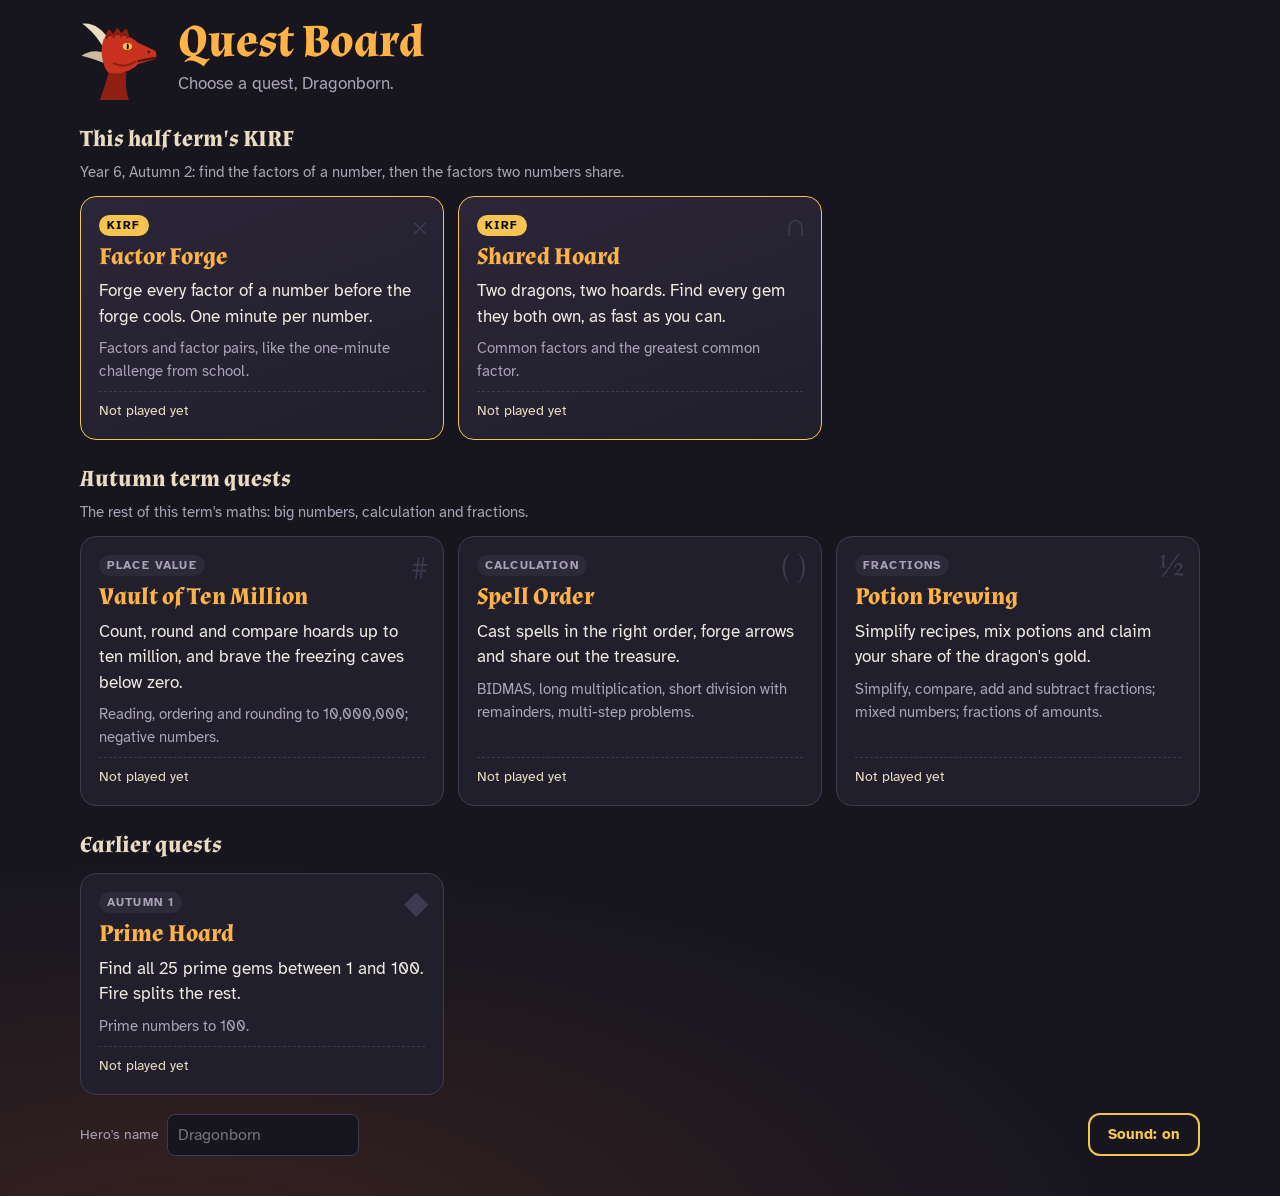
==== commit 852c47db: "WIP: Add quest board with factor and common factor games Co-Authored-By: Claude Opus 5.5 <noreply@an" ====
--- a/index.html
+++ b/index.html
@@ -4,629 +4,137 @@
 <meta charset="utf-8">
 <meta name="viewport" content="width=device-width, initial-scale=1, viewport-fit=cover">
 <meta name="apple-mobile-web-app-capable" content="yes">
-<meta name="apple-mobile-web-app-title" content="Prime Hoard">
+<meta name="apple-mobile-web-app-title" content="Quest Board">
 <meta name="theme-color" content="#17161f">
-<style>html,body{margin:0}:root{padding-top:env(safe-area-inset-top,0px);padding-bottom:env(safe-area-inset-bottom,0px)}[hidden]{display:none!important}</style>
-<title>Prime Hoard</title>
+<title>Quest Board</title>
 <link rel="preconnect" href="https://fonts.googleapis.com">
 <link rel="preconnect" href="https://fonts.gstatic.com" crossorigin>
 <link href="https://fonts.googleapis.com/css2?family=Almendra:wght@400;700&family=Atkinson+Hyperlegible:wght@400;700&display=swap" rel="stylesheet">
+<link rel="stylesheet" href="assets/kit.css">
 <style>
-/* Layout: a dungeon table — the encounter on the left, the hoard map (a 1–100 grid that slowly becomes a sieve) on the right; stacks on narrow screens. Deliberately single dark theme: torchlit stone. */
-:root{
-  color-scheme: dark;
-  --stone:#17161f; --stone-2:#211f2c; --stone-3:#2c2939; --line:#3f3a52;
-  --ink:#f1eadf; --ink-dim:#aaa2b8;
-  --scale:#c8321e; --scale-dark:#8e1f12; --bone:#e9dcc0;
-  --ember:#ff6b2c; --flame:#ffb347; --gold:#f5c451;
-  --good:#6fd39a; --miss:#ff8a7a; --char:#0d0c12;
-  --display:"Almendra","Palatino Linotype",Georgia,serif;
-  --body:"Atkinson Hyperlegible",system-ui,-apple-system,"Segoe UI",sans-serif;
-}
-html{height:100%;background:var(--stone)}
-body{
-  font-family:var(--body);font-size:17px;line-height:1.5;color:var(--ink);
-  background:radial-gradient(120% 55% at 15% 105%,rgba(255,107,44,.14),transparent 60%),var(--stone);
-  padding-inline:16px;padding-block:16px 40px;min-height:100%;
-}
-*{box-sizing:border-box}
-button{font:inherit;color:inherit}
-button:focus-visible,input:focus-visible,.cell:focus-visible{outline:3px solid var(--gold);outline-offset:2px}
-.wrap{max-width:1120px;margin-inline:auto;display:flex;flex-direction:column;gap:18px}
-
-/* header */
-.top{display:flex;flex-wrap:wrap;align-items:flex-end;justify-content:space-between;gap:12px 24px}
-.brand h1{font-family:var(--display);font-weight:700;font-size:clamp(2rem,5vw,2.8rem);line-height:1;margin:0;color:var(--flame);letter-spacing:.01em;text-wrap:balance}
-.brand p{margin:6px 0 0;color:var(--ink-dim)}
-.stats{display:flex;gap:10px;flex-wrap:wrap}
-.stat{display:flex;flex-direction:column;align-items:center;min-width:76px;padding:6px 12px;border:1px solid var(--line);border-radius:10px;background:var(--stone-2)}
-.stat .k{font-size:.72rem;text-transform:uppercase;letter-spacing:.1em;color:var(--ink-dim)}
-.stat .v{font-weight:700;font-size:1.25rem;font-variant-numeric:tabular-nums}
-.stat.gems .v{color:var(--gold)}
-.stat.streak .v{color:var(--flame)}
-.bump{animation:bump .4s ease}
-@keyframes bump{40%{transform:scale(1.25)}}
-
-/* board */
-.board{display:grid;gap:18px;grid-template-columns:minmax(0,1fr)}
-@media (min-width:880px){.board{grid-template-columns:minmax(0,1.1fr) minmax(0,1fr);align-items:start}}
-.panel{background:var(--stone-2);border:1px solid var(--line);border-radius:16px;padding:20px;min-width:0}
-.panel h2{font-family:var(--display);font-size:1.5rem;margin:0;color:var(--bone)}
-
-/* encounter */
-.encounter{display:flex;flex-direction:column;gap:16px}
-.flavour{margin:0;color:var(--ink-dim);font-style:italic;min-height:1.5em}
-.arena{display:flex;align-items:center;gap:14px}
-.hero{flex:0 0 auto;width:clamp(80px,20vw,120px);display:flex;flex-direction:column;align-items:center;gap:4px}
-.hero svg{width:100%;height:auto;display:block;overflow:visible}
-.hero .mouth-glow{opacity:0;transition:opacity .15s}
-.hero.breathing .mouth-glow{opacity:1}
-.hero-label{font-family:var(--display);font-weight:700;color:var(--bone);text-align:center;font-size:1rem;line-height:1.2;word-break:break-word;max-width:100%}
-.tablet{
-  flex:1 1 auto;min-width:0;position:relative;display:flex;flex-direction:column;align-items:center;justify-content:center;
-  min-height:clamp(150px,28vw,200px);border-radius:18px;border:2px solid var(--line);
-  background:linear-gradient(160deg,var(--stone-3),#242131);
-  box-shadow:inset 0 2px 0 rgba(255,255,255,.04),inset 0 -12px 30px rgba(0,0,0,.35);
-  transition:background .4s,border-color .4s,box-shadow .4s;
-}
-.num{font-family:var(--body);font-weight:700;font-size:clamp(4.5rem,15vw,7.5rem);line-height:1;font-variant-numeric:tabular-nums;color:var(--ink);transition:color .3s,transform .3s}
-.reveal{min-height:1.6em;font-weight:700;font-size:1.15rem;color:var(--ink-dim);letter-spacing:.02em}
-.tablet.burn{background:linear-gradient(160deg,#1a1216,var(--char));border-color:var(--ember);animation:shake .45s}
-.tablet.burn .num{color:#6d5b52;text-shadow:0 0 18px rgba(255,107,44,.6)}
-.tablet.burn .reveal{color:var(--flame)}
-.tablet.gem{border-color:var(--gemc,var(--gold));box-shadow:0 0 0 4px color-mix(in srgb,var(--gemc,var(--gold)) 25%,transparent),0 0 40px color-mix(in srgb,var(--gemc,var(--gold)) 45%,transparent),inset 0 -12px 30px rgba(0,0,0,.35)}
-.tablet.gem .num{color:var(--gemc,var(--gold));transform:scale(1.06)}
-.tablet.gem .reveal{color:var(--gemc,var(--gold))}
-.tablet.wrong{border-color:var(--miss);animation:wobble .4s}
-@keyframes shake{20%{transform:translateX(-5px)}40%{transform:translateX(5px)}60%{transform:translateX(-3px)}80%{transform:translateX(2px)}}
-@keyframes wobble{25%{transform:rotate(-2deg)}75%{transform:rotate(2deg)}}
-
-.question{margin:0;text-align:center;font-family:var(--display);font-size:1.35rem;color:var(--bone)}
-.choices{display:grid;grid-template-columns:1fr 1fr;gap:12px}
-.choice{min-height:76px;border-radius:14px;border:2px solid;cursor:pointer;display:flex;flex-direction:column;align-items:center;justify-content:center;gap:2px;padding:10px;transition:transform .1s,background .2s}
-.choice:active{transform:scale(.97)}
-.choice:disabled{opacity:.55;cursor:default}
-.choice b{font-size:1.4rem;line-height:1.1}
-.choice small{font-size:.85rem;opacity:.85}
-.choice.prime{background:#262236;border-color:var(--gold);color:var(--gold)}
-.choice.prime:hover:not(:disabled){background:#2f2a42}
-.choice.notprime{background:#2a1c1d;border-color:var(--ember);color:var(--flame)}
-.choice.notprime:hover:not(:disabled){background:#35211f}
-.progress{display:flex;align-items:center;gap:12px}
-.progress span{font-weight:700;font-size:.95rem;color:var(--bone);white-space:nowrap;font-variant-numeric:tabular-nums}
-.bar{flex:1;height:10px;border-radius:99px;background:var(--stone);border:1px solid var(--line);overflow:hidden}
-.bar i{display:block;height:100%;width:0;background:linear-gradient(90deg,var(--ember),var(--flame));transition:width .4s}
-.round-end{border:2px solid var(--gold);border-radius:14px;background:var(--stone-3);padding:20px;display:flex;flex-direction:column;gap:14px;text-align:center;align-items:center}
-.round-end h3{margin:0;font-family:var(--display);font-size:1.7rem;color:var(--gold)}
-.round-end .score{font-size:3rem;font-weight:700;line-height:1;font-variant-numeric:tabular-nums}
-.round-end .score small{font-size:1.2rem;color:var(--ink-dim)}
-.round-end p{margin:0}
-.round-end h4{margin:0 0 6px;font-size:.8rem;text-transform:uppercase;letter-spacing:.1em;color:var(--ink-dim)}
-.chips{display:flex;flex-wrap:wrap;gap:6px;justify-content:center}
-.chip{min-width:2.6em;padding:4px 10px;border-radius:8px;font-weight:700;font-variant-numeric:tabular-nums;background:var(--stone);border:1px solid var(--line)}
-.chip.gemchip{background:var(--gemc);color:#15131c;border:none}
-.chip.practise{border-color:var(--miss);color:var(--miss)}
-.feedback{margin:0;min-height:1.6em;text-align:center;font-weight:700}
-.feedback.good{color:var(--good)}
-
-/* explanation */
-.explain{border:2px solid var(--miss);border-radius:14px;background:var(--stone-3);padding:18px;display:flex;flex-direction:column;gap:12px}
-.explain.learn{border-color:var(--gold)}
-.explain h3{margin:0;font-family:var(--display);font-size:1.45rem;color:var(--miss);text-wrap:balance}
-.explain.learn h3{color:var(--gold)}
-.explain h3 em{font-style:normal;text-decoration:underline;text-underline-offset:4px}
-.explain .lead{margin:0;font-size:1.08rem}
-.checks{list-style:none;margin:0;padding:0;display:flex;flex-direction:column;gap:8px}
-.check{display:grid;grid-template-columns:auto minmax(0,1fr) auto;align-items:center;gap:10px;padding:8px 10px;border-radius:10px;background:var(--stone-2);border:1px solid var(--line)}
-.check .rune{font-weight:700;font-size:1.05rem;width:2.8em;text-align:center;padding:4px 0;border-radius:8px;background:var(--stone);color:var(--ink-dim);font-variant-numeric:tabular-nums}
-.check .why{font-size:.98rem}
-.check .verdict{font-size:.8rem;font-weight:700;text-transform:uppercase;letter-spacing:.06em;color:var(--ink-dim);white-space:nowrap}
-.check.hit{border-color:var(--ember);background:#2d1e1c}
-.check.hit .rune{background:var(--ember);color:var(--char)}
-.check.hit .verdict{color:var(--flame)}
-.dots-box{display:flex;flex-direction:column;gap:8px;align-items:flex-start}
-.dots{display:grid;grid-template-columns:repeat(var(--cols),1fr);gap:3px;width:100%}
-.dots i{display:block;aspect-ratio:1;border-radius:50%;background:var(--flame)}
-.dots-cap{margin:0;font-size:.95rem;color:var(--ink-dim)}
-.tip{margin:0;font-size:.95rem;color:var(--ink-dim);border-top:1px dashed var(--line);padding-top:10px}
-.btn{min-height:52px;border-radius:12px;border:2px solid var(--gold);background:var(--gold);color:var(--char);font-weight:700;font-size:1.1rem;cursor:pointer;padding:8px 18px}
-.btn.ghost{background:transparent;color:var(--ink);border-color:var(--line);min-height:40px;font-size:.95rem}
-
-.spellbook{border:1px solid var(--line);border-radius:12px;padding:12px 14px;background:rgba(0,0,0,.18)}
-.spellbook h3{margin:0 0 4px;font-family:var(--display);font-size:1.1rem;color:var(--bone)}
-.spellbook p{margin:4px 0 0;font-size:.95rem;color:var(--ink-dim)}
-.spellbook strong{color:var(--ink)}
-.tools{display:flex;flex-wrap:wrap;gap:10px;align-items:center;justify-content:space-between}
-.tools label{display:flex;align-items:center;gap:8px;font-size:.9rem;color:var(--ink-dim)}
-.tools input{background:var(--stone);border:1px solid var(--line);border-radius:8px;color:var(--ink);padding:8px 10px;font:inherit;font-size:1rem;width:12em;max-width:100%}
-
-/* hoard */
-.hoard{display:flex;flex-direction:column;gap:14px}
-.hoard-head{display:flex;justify-content:space-between;align-items:baseline;gap:10px;flex-wrap:wrap}
-.hoard-head span{color:var(--gold);font-weight:700;font-variant-numeric:tabular-nums}
-.hint{margin:0;color:var(--ink-dim);font-size:.92rem}
-.grid{display:grid;grid-template-columns:repeat(10,minmax(0,1fr));gap:4px}
-.cell{aspect-ratio:1;display:flex;align-items:center;justify-content:center;border-radius:6px;border:1px solid var(--line);background:var(--stone-3);color:var(--ink-dim);font-size:clamp(11px,1.2vw + 5px,16px);font-weight:700;font-variant-numeric:tabular-nums;padding:0;cursor:default;min-width:0}
-.cell.scorched{background:var(--char);border-color:#3a2420;color:#6e5a52;cursor:pointer;text-decoration:line-through;text-decoration-color:rgba(255,107,44,.55)}
-.cell.gem{border:none;border-radius:0;background:linear-gradient(145deg,color-mix(in srgb,var(--gemc) 100%,white 30%),var(--gemc) 45%,color-mix(in srgb,var(--gemc) 60%,black));color:#15131c;cursor:pointer;
-  clip-path:polygon(28% 0,72% 0,100% 28%,100% 72%,72% 100%,28% 100%,0 72%,0 28%)}
-.cell.new{animation:pop .7s ease}
-@keyframes pop{0%{transform:scale(.3)}60%{transform:scale(1.3)}100%{transform:scale(1)}}
-.legend{display:flex;flex-wrap:wrap;gap:8px 16px;font-size:.88rem;color:var(--ink-dim)}
-.legend span{display:flex;align-items:center;gap:6px}
-.legend i{width:16px;height:16px;display:inline-block;border-radius:4px;border:1px solid var(--line);background:var(--stone-3)}
-.legend i.g{border:none;border-radius:0;background:var(--gold);clip-path:polygon(28% 0,72% 0,100% 28%,100% 72%,72% 100%,28% 100%,0 72%,0 28%)}
-.legend i.s{background:var(--char);border-color:#3a2420}
-.victory{border:2px solid var(--gold);border-radius:14px;padding:14px 16px;background:#2a2436;text-align:center}
-.victory h3{margin:0;font-family:var(--display);color:var(--gold);font-size:1.5rem}
-.victory p{margin:6px 0 0}
-.reset-row{display:flex;gap:8px;flex-wrap:wrap;align-items:center}
-.reset-row p{margin:0;font-size:.92rem}
-
-#fx{position:fixed;inset:0;pointer-events:none;z-index:10}
-.sr{position:absolute;width:1px;height:1px;overflow:hidden;clip:rect(0 0 0 0)}
-@media (prefers-reduced-motion:reduce){*{animation:none!important;transition:none!important}}
+/* Layout: a tavern notice board — hero greeting, then quest cards grouped by when they're on the curriculum. */
+.greet{display:flex;align-items:center;gap:14px}
+.greet .hero-mini{width:84px}
+.greet h1{font-family:var(--display);font-size:clamp(2rem,6vw,2.9rem);line-height:1;margin:0;color:var(--flame)}
+.greet p{margin:6px 0 0;color:var(--ink-dim)}
+section h2{font-family:var(--display);font-size:1.45rem;margin:4px 0 10px;color:var(--bone)}
+section .sub{margin:-6px 0 12px;color:var(--ink-dim);font-size:.95rem}
+.cards{display:grid;gap:14px;grid-template-columns:repeat(auto-fill,minmax(min(100%,300px),1fr))}
+.card{display:flex;flex-direction:column;gap:8px;padding:18px;border-radius:16px;background:var(--stone-2);border:1px solid var(--line);color:var(--ink);text-decoration:none;position:relative;overflow:hidden;transition:transform .15s,border-color .15s}
+.card:hover{transform:translateY(-2px);border-color:var(--flame)}
+.card.kirf{border-color:var(--gold);background:linear-gradient(160deg,#2b2638,var(--stone-2))}
+.card .tag{align-self:flex-start;font-size:.72rem;font-weight:700;text-transform:uppercase;letter-spacing:.1em;padding:2px 8px;border-radius:99px;background:var(--gold);color:var(--char)}
+.card .tag.dim{background:var(--stone-3);color:var(--ink-dim)}
+.card h3{margin:0;font-family:var(--display);font-size:1.5rem;color:var(--flame);line-height:1.1}
+.card p{margin:0}
+.card .skill{color:var(--ink-dim);font-size:.95rem}
+.card .rec{margin-top:auto;padding-top:8px;border-top:1px dashed var(--line);font-size:.9rem;color:var(--bone);font-variant-numeric:tabular-nums}
+.card .icon{position:absolute;right:14px;top:14px;font-family:var(--display);font-size:2rem;color:var(--line);line-height:1}
+.foot{display:flex;flex-wrap:wrap;gap:10px;align-items:center;justify-content:space-between;color:var(--ink-dim);font-size:.9rem}
+.foot label{display:flex;align-items:center;gap:8px}
+.foot input{background:var(--stone);border:1px solid var(--line);border-radius:8px;color:var(--ink);padding:8px 10px;font:inherit;font-size:1rem;width:12em;max-width:100%}
 </style>
 </head>
 <body>
-
-<canvas id="fx" aria-hidden="true"></canvas>
 <div class="wrap">
-  <header class="top">
-    <div class="brand">
-      <h1>Prime Hoard</h1>
-      <p>Find all 25 prime gems between 1 and 100.</p>
-    </div>
-    <div class="stats">
-      <div class="stat gems"><span class="k">Gems</span><span class="v" id="gem-count">0/25</span></div>
-      <div class="stat streak"><span class="k">Streak</span><span class="v" id="streak">0</span></div>
-      <div class="stat"><span class="k">Best</span><span class="v" id="best">0</span></div>
+  <header class="greet">
+    <div class="hero-mini" id="hero"></div>
+    <div>
+      <h1>Quest Board</h1>
+      <p id="greeting">Choose a quest, Dragonborn.</p>
     </div>
   </header>
 
-  <main class="board">
-    <section class="panel encounter" aria-label="Encounter">
-      <div class="progress"><span id="round-label">Question 1 of 20</span><div class="bar" aria-hidden="true"><i id="round-bar"></i></div></div>
-      <p class="flavour" id="flavour">A stone door bears a number.</p>
-      <div class="arena">
-        <div class="hero" id="hero">
-          <svg viewBox="0 0 110 110" aria-hidden="true">
-            <path d="M40 34 C30 16 16 8 3 10 C14 18 23 28 31 42 Z" fill="var(--bone)"/>
-            <path d="M36 50 C24 44 12 45 2 52 C14 55 23 58 32 62 Z" fill="#cbbd9f"/>
-            <path d="M38 72 C35 84 31 96 26 110 L64 110 C60 98 59 86 61 74 Z" fill="var(--scale-dark)"/>
-            <path d="M31 30 C45 20 64 24 76 35 L97 45 C101 47 101 55 97 57 L76 63 C68 72 52 78 37 74 C28 63 26 43 31 30 Z" fill="var(--scale)"/>
-            <path d="M34 30 L38 20 L44 27 L49 18 L54 26 L60 19 L63 29" fill="none" stroke="var(--scale-dark)" stroke-width="4" stroke-linejoin="round"/>
-            <path d="M44 62 C52 66 62 66 72 60" fill="none" stroke="var(--scale-dark)" stroke-width="2.5" stroke-linecap="round"/>
-            <path d="M76 59 L97 55" stroke="#5a140b" stroke-width="3" stroke-linecap="round"/>
-            <ellipse cx="62" cy="40" rx="6" ry="4.5" fill="var(--gold)"/>
-            <ellipse cx="62.5" cy="40" rx="1.4" ry="4" fill="#1a0e08"/>
-            <circle cx="90" cy="47" r="1.8" fill="#5a140b"/>
-            <circle class="mouth-glow" cx="98" cy="56" r="9" fill="var(--flame)" opacity="0"/>
-          </svg>
-          <span class="hero-label" id="hero-label">Dragonborn</span>
-        </div>
-        <div class="tablet" id="tablet" aria-live="polite">
-          <span class="num" id="num">–</span>
-          <span class="reveal" id="reveal"></span>
-        </div>
-      </div>
+  <section>
+    <h2>This half term's KIRF</h2>
+    <p class="sub">Year 6, Autumn 2: find the factors of a number, then the factors two numbers share.</p>
+    <div class="cards">
+      <a class="card kirf" href="factors.html">
+        <span class="tag">KIRF</span><span class="icon">×</span>
+        <h3>Factor Forge</h3>
+        <p>Forge every factor of a number before the forge cools. One minute per number.</p>
+        <p class="skill">Factors and factor pairs, like the one-minute challenge from school.</p>
+        <p class="rec" id="rec-forge">Not played yet</p>
+      </a>
+      <a class="card kirf" href="common.html">
+        <span class="tag">KIRF</span><span class="icon">∩</span>
+        <h3>Shared Hoard</h3>
+        <p>Two dragons, two hoards. Find every gem they both own, as fast as you can.</p>
+        <p class="skill">Common factors and the greatest common factor.</p>
+        <p class="rec" id="rec-shared">Not played yet</p>
+      </a>
+    </div>
+  </section>
 
-      <div id="ask">
-        <p class="question">Prime or not prime?</p>
-        <div class="choices" style="margin-top:12px">
-          <button class="choice prime" id="btn-prime" type="button"><b>Prime</b><small>Can't be split</small></button>
-          <button class="choice notprime" id="btn-not" type="button"><b>Not prime</b><small>Can be split</small></button>
-        </div>
-      </div>
-      <p class="feedback" id="feedback" aria-live="polite"></p>
+  <section>
+    <h2>Autumn term quests</h2>
+    <p class="sub">The rest of this term's maths: big numbers, calculation and fractions.</p>
+    <div class="cards">
+      <a class="card" href="trials.html?quest=vault">
+        <span class="tag dim">Place value</span><span class="icon">#</span>
+        <h3>Vault of Ten Million</h3>
+        <p>Count, round and compare hoards up to ten million, and brave the freezing caves below zero.</p>
+        <p class="skill">Reading, ordering and rounding to 10,000,000; negative numbers.</p>
+        <p class="rec" id="rec-vault">Not played yet</p>
+      </a>
+      <a class="card" href="trials.html?quest=spells">
+        <span class="tag dim">Calculation</span><span class="icon">( )</span>
+        <h3>Spell Order</h3>
+        <p>Cast spells in the right order, forge arrows and share out the treasure.</p>
+        <p class="skill">BIDMAS, long multiplication, short division with remainders, multi-step problems.</p>
+        <p class="rec" id="rec-spells">Not played yet</p>
+      </a>
+      <a class="card" href="trials.html?quest=potions">
+        <span class="tag dim">Fractions</span><span class="icon">½</span>
+        <h3>Potion Brewing</h3>
+        <p>Simplify recipes, mix potions and claim your share of the dragon's gold.</p>
+        <p class="skill">Simplify, compare, add and subtract fractions; mixed numbers; fractions of amounts.</p>
+        <p class="rec" id="rec-potions">Not played yet</p>
+      </a>
+    </div>
+  </section>
 
-      <div class="explain" id="explain" hidden aria-live="polite"></div>
-      <div class="round-end" id="round-end" hidden aria-live="polite"></div>
+  <section>
+    <h2>Earlier quests</h2>
+    <div class="cards">
+      <a class="card" href="primes.html">
+        <span class="tag dim">Autumn 1</span><span class="icon">◆</span>
+        <h3>Prime Hoard</h3>
+        <p>Find all 25 prime gems between 1 and 100. Fire splits the rest.</p>
+        <p class="skill">Prime numbers to 100.</p>
+        <p class="rec" id="rec-primes">Not played yet</p>
+      </a>
+    </div>
+  </section>
 
-      <div class="spellbook">
-        <h3>Spellbook</h3>
-        <p><strong>A prime</strong> can only be divided exactly by 1 and itself. 1 is not prime.</p>
-        <p><strong>Fire test:</strong> up to 100, try splitting by 2, 3, 5 and 7. If none of them work, it's prime.</p>
-      </div>
-
-      <div class="tools">
-        <label for="name-input">Hero's name <input id="name-input" maxlength="20" placeholder="Dragonborn" autocomplete="off"></label>
-        <button class="btn ghost" id="sound-btn" type="button" aria-pressed="true">Sound: on</button>
-      </div>
-    </section>
-
-    <section class="panel hoard" aria-label="The hoard">
-      <div class="hoard-head"><h2>The Hoard</h2><span id="hoard-count">0 of 25 gems</span></div>
-      <p class="hint">Primes you find become gems. Numbers you burn turn to ash. Tap either to see why.</p>
-      <div class="grid" id="grid"></div>
-      <div class="legend">
-        <span><i class="g"></i>Prime gem</span>
-        <span><i class="s"></i>Burnt, not prime</span>
-        <span><i></i>Not found yet</span>
-      </div>
-      <div class="victory" id="victory" hidden>
-        <h3>Hoard complete!</h3>
-        <p id="victory-text">All 25 prime gems are yours.</p>
-      </div>
-      <div class="reset-row" id="reset-row">
-        <button class="btn ghost" id="reset-btn" type="button">Start a new hoard</button>
-      </div>
-    </section>
-  </main>
+  <footer class="foot">
+    <label for="name-input">Hero's name <input id="name-input" maxlength="20" placeholder="Dragonborn" autocomplete="off"></label>
+    <button class="btn ghost" id="sound-btn" type="button">Sound: on</button>
+  </footer>
 </div>
 
+<script src="assets/kit.js"></script>
 <script>
 (function(){
-const $ = id => document.getElementById(id);
-const isPrime = n => { if(n<2) return false; for(let d=2; d*d<=n; d++) if(n%d===0) return false; return true; };
-const PRIMES = []; for(let i=1;i<=100;i++) if(isPrime(i)) PRIMES.push(i);
-const TRICKY = new Set([9,21,27,33,39,49,51,57,63,69,77,81,87,91,93,99]);
-const GEMS = ['#f5c451','#5fd4c4','#7fa6ff','#c98bff','#6fe08f','#ff6f96'];
-const gemColour = n => GEMS[PRIMES.indexOf(n) % GEMS.length];
-const FLAVOUR = [
-  'A stone door bears a number.',
-  'Something shifts in the darkness.',
-  'A glint in the rubble catches your eye.',
-  'Runes flare on the dungeon wall.',
-  'A creature steps out of the shadows.',
-  'A locked chest has a number carved on its lid.',
-  'Torchlight falls on a strange carving.'
-];
-const reduceMotion = () => matchMedia('(prefers-reduced-motion: reduce)').matches;
-const KEY = 'prime-hoard-v1';
+const { $, load, save, heroName } = Kit;
+$('hero').innerHTML = Kit.heroSVG;
+const greet = () => { $('greeting').textContent = `Choose a quest, ${heroName()}.`; };
+greet();
+$('name-input').value = load('prime-hoard-v1', {}).name || '';
+$('name-input').addEventListener('input', e => { const s = load('prime-hoard-v1', {}); s.name = e.target.value; save('prime-hoard-v1', s); greet(); });
+Kit.soundButton($('sound-btn'));
 
-let S = { name:'', gems:[], scorched:[], best:0, sound:true, rounds:0 };
-let streak = 0, turn = 0, recent = [], missQ = [], current = null, busy = false, mode = 'ask';
-const ROUND = 20;
-let R = { q:0, right:0, newGems:[], missed:[] };
-function renderProgress(){
-  const asking = Math.min(R.q + 1, ROUND);
-  $('round-label').textContent = R.q >= ROUND ? `${ROUND} of ${ROUND}` : `Question ${asking} of ${ROUND}`;
-  $('round-bar').style.width = (R.q / ROUND * 100) + '%';
+const plural = (n, w) => `${n} ${w}${n === 1 ? '' : 's'}`;
+const p = load('prime-hoard-v1', { gems: [], rounds: 0 });
+if((p.gems || []).length || p.rounds) $('rec-primes').textContent = `${(p.gems || []).length} of 25 gems · ${plural(p.rounds || 0, 'round')}`;
+const f = load('factor-forge-v1', { rounds: 0, best: 0 });
+if(f.rounds) $('rec-forge').textContent = `${plural(f.rounds, 'round')} · best ${f.best}% of factors found`;
+const c = load('shared-hoard-v1', { rounds: 0, best: 0, fastest: 0 });
+if(c.rounds) $('rec-shared').textContent = `${plural(c.rounds, 'round')} · best ${c.best} of 8` + (c.fastest ? ` · fastest perfect round ${c.fastest}s` : '');
+const t = load('trials-v1', {});
+for(const q of ['vault', 'spells', 'potions']){
+  const r = t[q]; if(r && r.rounds) $('rec-' + q).textContent = `${plural(r.rounds, 'round')} · best ${r.best} of 10`;
 }
-function advance(){ if(R.q >= ROUND) showRoundEnd(); else next(); }
-function showRoundEnd(){
-  mode = 'end'; busy = false;
-  S.rounds = (S.rounds||0) + 1; save();
-  const verdict = R.right===ROUND ? 'A perfect round!' : R.right>=16 ? 'Mighty fire-breathing!' : R.right>=12 ? 'Good work, hero.' : 'Every hero starts somewhere. Keep practising.';
-  const gems = R.newGems.length
-    ? `<div><h4>New gems</h4><div class="chips">${R.newGems.map(n=>`<span class="chip gemchip" style="--gemc:${gemColour(n)}">${n}</span>`).join('')}</div></div>` : '';
-  const miss = R.missed.length
-    ? `<div><h4>Numbers to practise</h4><div class="chips">${R.missed.map(n=>`<span class="chip practise">${n}</span>`).join('')}</div><p style="margin-top:6px;font-size:.92rem;color:var(--ink-dim)">These will come back early next round.</p></div>` : '';
-  const el = $('round-end');
-  el.innerHTML = `<h3>Round ${S.rounds} complete!</h3>
-    <div class="score">${R.right}<small> out of ${ROUND}</small></div>
-    <p>${verdict}</p>${gems}${miss}
-    <button class="btn" id="next-round" type="button">Start next round</button>`;
-  el.hidden = false; $('ask').hidden = true; $('explain').hidden = true;
-  $('feedback').textContent = '';
-  renderProgress();
-  $('next-round').addEventListener('click', ()=>{
-    missQ.forEach(m=>{ m.due = turn; });
-    R = { q:0, right:0, newGems:[], missed:[] };
-    el.hidden = true; next();
-  });
-  el.scrollIntoView({behavior: reduceMotion() ? 'auto' : 'smooth', block:'nearest'});
-}
-
-function load(){ try{ const raw = localStorage.getItem(KEY); if(raw) Object.assign(S, JSON.parse(raw)); }catch(e){} }
-function save(){ try{ localStorage.setItem(KEY, JSON.stringify(S)); }catch(e){} }
-const heroName = () => (S.name || '').trim() || 'Dragonborn';
-
-/* ---------- maths helpers ---------- */
-const smallestFactor = n => { for(const d of [2,3,5,7]) if(d<n && n%d===0) return d; return null; };
-function squarePair(n){ for(let a=Math.floor(Math.sqrt(n)); a>=2; a--) if(n%a===0) return [a, n/a]; return null; }
-
-function checkText(n, d){
-  const last = n % 10;
-  if(d===2){
-    return n%2===0
-      ? {hit:true, t:`${n} ends in ${last}, so it's even. ${n} = 2 × ${n/2}`}
-      : {hit:false, t:`${n} ends in ${last}, so it's odd.`};
-  }
-  if(d===3){
-    const digits = String(n).split('');
-    const sum = digits.reduce((a,b)=>a+Number(b),0);
-    const sumTxt = digits.length>1 ? `${digits.join(' + ')} = ${sum}` : `${n}`;
-    return sum%3===0
-      ? {hit:true, t:`${sumTxt}, which is in the 3 times table. ${n} = 3 × ${n/3}`}
-      : {hit:false, t:`${sumTxt}, which isn't in the 3 times table.`};
-  }
-  if(d===5){
-    return (last===0||last===5)
-      ? {hit:true, t:`${n} ends in ${last}. ${n} = 5 × ${n/5}`}
-      : {hit:false, t:`${n} doesn't end in 0 or 5.`};
-  }
-  if(n%7===0) return {hit:true, t:`7 × ${n/7} = ${n}`};
-  const lo = Math.floor(n/7);
-  return {hit:false, t:`7 × ${lo} = ${7*lo} and 7 × ${lo+1} = ${7*(lo+1)}. ${n} falls in between.`};
-}
-
-function explainHTML(n, context){
-  const prime = isPrime(n);
-  let title, lead, body = '';
-  if(context==='wrong'){
-    title = n===1 ? 'Not quite. 1 is not prime.' : prime ? `Not quite. ${n} <em>is</em> prime.` : `Not quite. ${n} is not prime.`;
-  } else {
-    title = prime ? `Why ${n} is prime` : `Why ${n} isn't prime`;
-  }
-  if(n===1){
-    lead = 'A prime needs exactly two factors: 1 and itself. 1 only has one factor, so it isn\'t prime.';
-  } else if(n===2){
-    lead = 'The only way to make 2 is 1 × 2. It\'s the only even prime: every other even number can be split by 2.';
-  } else if(prime){
-    lead = `The only way to make ${n} is 1 × ${n}. Every fire test bounces off it:`;
-  } else {
-    const p = smallestFactor(n);
-    lead = `${n} can be split: ${n} = ${p} × ${n/p}. Here's how to spot it:`;
-  }
-  if(n>2){
-    const rows = [2,3,5,7].filter(d=>d<n).map(d=>{
-      const c = checkText(n,d);
-      return `<li class="check ${c.hit?'hit':'miss'}"><span class="rune">÷${d}</span><span class="why">${c.t}</span><span class="verdict">${c.hit?'Splits it':'No'}</span></li>`;
-    }).join('');
-    body += `<ul class="checks">${rows}</ul>`;
-  }
-  if(!prime && n>1){
-    const [a,b] = squarePair(n);
-    body += `<div class="dots-box"><div class="dots" style="--cols:${b};max-width:${b*18}px">${'<i></i>'.repeat(n)}</div>
-      <p class="dots-cap">${n} dots make ${a} rows of ${b}. If the dots make a rectangle, it isn't prime. A prime's dots only make one long line.</p></div>`;
-  }
-  if(n>2 && prime) body += `<p class="tip">2, 3, 5 and 7 all failed, so ${n} is prime. That's the fire test: up to 100, those four are all you need.</p>`;
-  const btn = context==='wrong' ? `<button class="btn" id="got-it" type="button">Got it, next!</button>`
-                                : `<button class="btn ghost" id="got-it" type="button">Close</button>`;
-  return `<h3>${title}</h3><p class="lead">${lead}</p>${body}${btn}`;
-}
-
-/* ---------- rendering ---------- */
-function bump(el){ el.classList.remove('bump'); void el.offsetWidth; el.classList.add('bump'); }
-function renderStats(){
-  $('gem-count').textContent = `${S.gems.length}/25`;
-  $('hoard-count').textContent = `${S.gems.length} of 25 gems`;
-  $('streak').textContent = streak;
-  $('best').textContent = S.best;
-  $('hero-label').textContent = heroName();
-  const done = S.gems.length===25;
-  $('victory').hidden = !done;
-  if(done) $('victory-text').textContent = `${heroName()} has all 25 prime gems. Keep playing to stay sharp.`;
-}
-function renderHoard(newN){
-  const g = $('grid');
-  if(!g.children.length){
-    for(let i=1;i<=100;i++){
-      const c = document.createElement('button');
-      c.type='button'; c.className='cell'; c.textContent=i; c.dataset.n=i;
-      c.addEventListener('click', ()=>learn(i));
-      g.appendChild(c);
-    }
-  }
-  [...g.children].forEach(c=>{
-    const n = +c.dataset.n;
-    const gem = S.gems.includes(n), ash = S.scorched.includes(n);
-    c.className = 'cell' + (gem?' gem':'') + (ash?' scorched':'') + (n===newN?' new':'');
-    c.style.setProperty('--gemc', gem ? gemColour(n) : '');
-    c.tabIndex = (gem||ash) ? 0 : -1;
-    c.setAttribute('aria-label', gem ? `${n}, prime gem` : ash ? `${n}, burnt, not prime` : `${n}, not found yet`);
-  });
-}
-
-/* ---------- question picking ---------- */
-function weight(n){
-  if(recent.includes(n)) return 0;
-  if(isPrime(n)) return S.gems.includes(n) ? 1.5 : 6;
-  let w = n===1 ? 1 : TRICKY.has(n) ? 3 : (n%10===5) ? 1.5 : 1;
-  if(S.scorched.includes(n)) w *= 0.6;
-  return w;
-}
-function pick(){
-  const due = missQ.find(m=>m.due<=turn && m.n!==current);
-  if(due){ due.due = turn + 5; return due.n; }
-  let total = 0; const ws = [];
-  for(let i=1;i<=100;i++){ const w = weight(i); ws.push(w); total += w; }
-  let r = Math.random()*total;
-  for(let i=0;i<100;i++){ r -= ws[i]; if(r<=0) return i+1; }
-  return 97;
-}
-
-function ask(n){
-  current = n; mode = 'ask'; busy = false;
-  recent.push(n); if(recent.length>6) recent.shift();
-  $('num').textContent = n;
-  $('reveal').textContent = '';
-  $('tablet').className = 'tablet';
-  $('tablet').style.removeProperty('--gemc');
-  $('flavour').textContent = FLAVOUR[Math.floor(Math.random()*FLAVOUR.length)];
-  $('feedback').textContent = ''; $('feedback').className = 'feedback';
-  $('explain').hidden = true; $('ask').hidden = false;
-  setButtons(true); renderProgress();
-}
-function next(){ ask(pick()); }
-function setButtons(on){ $('btn-prime').disabled = !on; $('btn-not').disabled = !on; }
-
-/* ---------- answering ---------- */
-function answer(saidPrime){
-  if(busy || mode!=='ask' || current==null) return;
-  const n = current, prime = isPrime(n), right = saidPrime===prime;
-  turn++; R.q++;
-  if(right) R.right++; else if(!R.missed.includes(n)) R.missed.push(n);
-  renderProgress();
-  if(right){
-    busy = true; setButtons(false);
-    streak++; if(streak>S.best) S.best = streak;
-    missQ = missQ.filter(m=>m.n!==n);
-    let msg, isNew = false;
-    if(prime){
-      isNew = !S.gems.includes(n); if(isNew){ S.gems.push(n); R.newGems.push(n); }
-      msg = isNew ? `${heroName()} claims the ${n} gem! Fire can't split it.` : `Right! ${n} is prime. That gem is already in the hoard.`;
-      if(S.gems.length===25 && isNew) msg = `The last gem! ${heroName()}'s hoard is complete!`;
-    } else {
-      if(!S.scorched.includes(n)) S.scorched.push(n);
-      const p = smallestFactor(n);
-      msg = n===1 ? 'Right! 1 isn\'t prime. A prime needs two factors: 1 and itself.'
-                  : `${heroName()} breathes fire! ${n} = ${p} × ${n/p}, so it breaks apart.`;
-    }
-    save();
-    breathe(()=>{
-      const t = $('tablet');
-      if(prime){
-        t.style.setProperty('--gemc', gemColour(n));
-        t.className = 'tablet gem';
-        $('reveal').textContent = `only 1 × ${n}`;
-        sfx('gem');
-      } else {
-        t.className = 'tablet burn';
-        $('reveal').textContent = n===1 ? 'just 1' : `${smallestFactor(n)} × ${n/smallestFactor(n)}`;
-      }
-      $('feedback').textContent = msg; $('feedback').className = 'feedback good';
-      renderHoard(isNew || !prime ? n : null); renderStats();
-      bump($('streak')); if(isNew) bump($('gem-count'));
-    });
-    setTimeout(advance, reduceMotion() ? 1700 : 2300);
-  } else {
-    streak = 0;
-    missQ = missQ.filter(m=>m.n!==n); missQ.push({n, due: turn+3});
-    sfx('miss');
-    $('tablet').className = 'tablet wrong';
-    renderStats();
-    showExplain(n, 'wrong');
-  }
-}
-
-function showExplain(n, context){
-  mode = context;
-  const ex = $('explain');
-  ex.className = 'explain' + (context==='learn' ? ' learn' : '');
-  ex.innerHTML = explainHTML(n, context);
-  ex.hidden = false; $('ask').hidden = true;
-  $('got-it').addEventListener('click', ()=>{
-    if(context==='wrong') advance();
-    else { ex.hidden = true; $('ask').hidden = false; mode = 'ask'; }
-  });
-  ex.scrollIntoView({behavior: reduceMotion() ? 'auto' : 'smooth', block:'nearest'});
-}
-function learn(n){
-  if(mode==='wrong' || mode==='end' || busy) return;
-  if(!S.gems.includes(n) && !S.scorched.includes(n)) return;
-  showExplain(n, 'learn');
-}
-
-/* ---------- fire ---------- */
-const cv = $('fx'), cx = cv.getContext('2d');
-let parts = [], raf = null;
-function sizeCanvas(){
-  const d = window.devicePixelRatio || 1;
-  cv.width = innerWidth*d; cv.height = innerHeight*d;
-  cv.style.width = innerWidth+'px'; cv.style.height = innerHeight+'px';
-  cx.setTransform(d,0,0,d,0,0);
-}
-addEventListener('resize', sizeCanvas); sizeCanvas();
-
-function breathe(done){
-  sfx('fire');
-  const hero = $('hero');
-  hero.classList.add('breathing');
-  setTimeout(()=>hero.classList.remove('breathing'), 450);
-  if(reduceMotion()){ done(); return; }
-  const svg = hero.querySelector('svg').getBoundingClientRect();
-  const t = $('tablet').getBoundingClientRect();
-  const ox = svg.left + svg.width*0.9, oy = svg.top + svg.height*0.5;
-  const tx = t.left + t.width/2, ty = t.top + t.height/2;
-  const base = Math.atan2(ty-oy, tx-ox), dist = Math.hypot(tx-ox, ty-oy);
-  const start = performance.now(); let last = start, fired = false;
-  cancelAnimationFrame(raf);
-  function frame(now){
-    const dt = Math.min(0.05, (now-last)/1000); last = now;
-    const el = now - start;
-    if(el < 420){
-      for(let i=0;i<8;i++){
-        const a = base + (Math.random()-.5)*0.38;
-        const sp = dist/0.4 * (0.75 + Math.random()*0.5);
-        parts.push({x:ox, y:oy, vx:Math.cos(a)*sp, vy:Math.sin(a)*sp, age:0, life:.5+Math.random()*.35, size:7+Math.random()*14});
-      }
-    }
-    if(!fired && el > 300){ fired = true; done(); }
-    cx.clearRect(0,0,innerWidth,innerHeight);
-    cx.globalCompositeOperation = 'lighter';
-    parts = parts.filter(p=>{
-      p.age += dt; if(p.age >= p.life) return false;
-      p.x += p.vx*dt; p.y += p.vy*dt; p.vx *= 0.96; p.vy = p.vy*0.96 - 40*dt;
-      const f = p.age/p.life;
-      const hue = 48 - 44*f, light = 72 - 26*f;
-      cx.fillStyle = `hsla(${hue},100%,${light}%,${(1-f)*0.75})`;
-      cx.beginPath(); cx.arc(p.x, p.y, p.size*(0.6+f*1.2), 0, Math.PI*2); cx.fill();
-      return true;
-    });
-    cx.globalCompositeOperation = 'source-over';
-    if(parts.length || el < 420) raf = requestAnimationFrame(frame);
-    else cx.clearRect(0,0,innerWidth,innerHeight);
-  }
-  raf = requestAnimationFrame(frame);
-}
-
-/* ---------- sound ---------- */
-let ac = null;
-function audio(){ if(!ac){ try{ ac = new (window.AudioContext||window.webkitAudioContext)(); }catch(e){ ac = null; } } return ac; }
-function sfx(kind){
-  if(!S.sound) return;
-  const a = audio(); if(!a) return;
-  if(a.state==='suspended') a.resume();
-  const t = a.currentTime;
-  if(kind==='fire'){
-    const len = 0.6, buf = a.createBuffer(1, a.sampleRate*len, a.sampleRate), d = buf.getChannelData(0);
-    for(let i=0;i<d.length;i++) d[i] = Math.random()*2-1;
-    const src = a.createBufferSource(); src.buffer = buf;
-    const f = a.createBiquadFilter(); f.type='bandpass'; f.Q.value = 0.8;
-    f.frequency.setValueAtTime(300,t); f.frequency.linearRampToValueAtTime(1400,t+.2); f.frequency.linearRampToValueAtTime(350,t+len);
-    const g = a.createGain(); g.gain.setValueAtTime(0,t); g.gain.linearRampToValueAtTime(.35,t+.06); g.gain.exponentialRampToValueAtTime(.001,t+len);
-    src.connect(f).connect(g).connect(a.destination); src.start(t); src.stop(t+len);
-  } else if(kind==='gem'){
-    [880,1320,1760].forEach((fq,i)=>{
-      const o = a.createOscillator(), g = a.createGain(); o.type='sine'; o.frequency.value = fq;
-      const s = t + i*0.08; g.gain.setValueAtTime(0,s); g.gain.linearRampToValueAtTime(.14,s+.02); g.gain.exponentialRampToValueAtTime(.001,s+.6);
-      o.connect(g).connect(a.destination); o.start(s); o.stop(s+.65);
-    });
-  } else if(kind==='miss'){
-    const o = a.createOscillator(), g = a.createGain(); o.type='triangle';
-    o.frequency.setValueAtTime(240,t); o.frequency.linearRampToValueAtTime(150,t+.3);
-    g.gain.setValueAtTime(.12,t); g.gain.exponentialRampToValueAtTime(.001,t+.35);
-    o.connect(g).connect(a.destination); o.start(t); o.stop(t+.4);
-  }
-}
-function renderSound(){ $('sound-btn').textContent = S.sound ? 'Sound: on' : 'Sound: off'; $('sound-btn').setAttribute('aria-pressed', String(S.sound)); }
-
-/* ---------- controls ---------- */
-$('btn-prime').addEventListener('click', ()=>answer(true));
-$('btn-not').addEventListener('click', ()=>answer(false));
-$('sound-btn').addEventListener('click', ()=>{ S.sound = !S.sound; save(); renderSound(); });
-$('name-input').addEventListener('input', e=>{ S.name = e.target.value; save(); renderStats(); });
-
-function renderReset(confirming){
-  const row = $('reset-row');
-  if(!confirming){
-    row.innerHTML = '<button class="btn ghost" id="reset-btn" type="button">Start a new hoard</button>';
-    $('reset-btn').addEventListener('click', ()=>renderReset(true));
-  } else {
-    row.innerHTML = '<p>Empty the hoard and start again?</p><button class="btn ghost" id="reset-yes" type="button">Yes, start again</button><button class="btn ghost" id="reset-no" type="button">Keep my gems</button>';
-    $('reset-yes').addEventListener('click', ()=>{
-      S.gems = []; S.scorched = []; S.best = 0; S.rounds = 0; streak = 0; missQ = []; save();
-      R = { q:0, right:0, newGems:[], missed:[] }; $('round-end').hidden = true; renderProgress();
-      renderHoard(); renderStats(); renderReset(false); next();
-    });
-    $('reset-no').addEventListener('click', ()=>renderReset(false));
-  }
-}
-
-/* ---------- boot ---------- */
-function start(data){
-  load();
-  if(data && data.current){ streak = data.streak||0; turn = data.turn||0; missQ = data.missQ||[]; if(data.R) R = data.R; }
-  renderProgress();
-  $('name-input').value = S.name || '';
-  renderSound(); renderHoard(); renderStats(); renderReset(false);
-  ask(data && data.current ? data.current : pick());
-}
-window.claude?.hot?.snapshot?.(()=>({streak, turn, missQ, current, R}));
-window.claude?.hot?.ready ? window.claude.hot.ready(start) : start(window.claude?.hot?.data ?? {});
 })();
 </script>
 </body>
--- a/assets/kit.css
+++ b/assets/kit.css
@@ -0,0 +1,108 @@
+/* Shared look for the quest board games: torchlit stone, same tokens as Prime Hoard. Single dark theme by design. */
+:root{
+  color-scheme: dark;
+  --stone:#17161f; --stone-2:#211f2c; --stone-3:#2c2939; --line:#3f3a52;
+  --ink:#f1eadf; --ink-dim:#aaa2b8;
+  --scale:#c8321e; --scale-dark:#8e1f12; --bone:#e9dcc0;
+  --ember:#ff6b2c; --flame:#ffb347; --gold:#f5c451;
+  --good:#6fd39a; --miss:#ff8a7a; --char:#0d0c12; --frost:#7fd0ff;
+  --display:"Almendra","Palatino Linotype",Georgia,serif;
+  --body:"Atkinson Hyperlegible",system-ui,-apple-system,"Segoe UI",sans-serif;
+}
+html,body{margin:0}
+:root{padding-top:env(safe-area-inset-top,0px);padding-bottom:env(safe-area-inset-bottom,0px)}
+[hidden]{display:none!important}
+html{height:100%;background:var(--stone)}
+body{
+  font-family:var(--body);font-size:17px;line-height:1.5;color:var(--ink);
+  background:radial-gradient(120% 55% at 15% 105%,rgba(255,107,44,.14),transparent 60%),var(--stone);
+  padding-inline:16px;padding-block:16px 40px;min-height:100%;
+}
+*{box-sizing:border-box}
+button{font:inherit;color:inherit}
+a{color:var(--flame)}
+button:focus-visible,a:focus-visible,input:focus-visible{outline:3px solid var(--gold);outline-offset:2px}
+.wrap{max-width:1120px;margin-inline:auto;display:flex;flex-direction:column;gap:18px}
+.wrap.narrow{max-width:760px}
+
+/* header */
+.top{display:flex;flex-wrap:wrap;align-items:flex-end;justify-content:space-between;gap:12px 24px}
+.back{display:inline-block;margin-bottom:6px;font-size:.95rem;font-weight:700;color:var(--ink-dim);text-decoration:none}
+.back:hover{color:var(--flame)}
+.brand h1{font-family:var(--display);font-weight:700;font-size:clamp(2rem,5vw,2.8rem);line-height:1;margin:0;color:var(--flame);letter-spacing:.01em;text-wrap:balance}
+.brand p{margin:6px 0 0;color:var(--ink-dim)}
+.stats{display:flex;gap:10px;flex-wrap:wrap}
+.stat{display:flex;flex-direction:column;align-items:center;min-width:76px;padding:6px 12px;border:1px solid var(--line);border-radius:10px;background:var(--stone-2)}
+.stat .k{font-size:.72rem;text-transform:uppercase;letter-spacing:.1em;color:var(--ink-dim)}
+.stat .v{font-weight:700;font-size:1.25rem;font-variant-numeric:tabular-nums}
+.stat.gold .v{color:var(--gold)}
+.stat.hot .v{color:var(--flame)}
+.bump{animation:bump .4s ease}
+@keyframes bump{40%{transform:scale(1.25)}}
+
+.panel{background:var(--stone-2);border:1px solid var(--line);border-radius:16px;padding:20px;min-width:0;display:flex;flex-direction:column;gap:16px}
+.panel h2{font-family:var(--display);font-size:1.5rem;margin:0;color:var(--bone)}
+.flavour{margin:0;color:var(--ink-dim);font-style:italic;min-height:1.5em}
+
+.progress{display:flex;align-items:center;gap:12px}
+.progress span{font-weight:700;font-size:.95rem;color:var(--bone);white-space:nowrap;font-variant-numeric:tabular-nums}
+.bar{flex:1;height:10px;border-radius:99px;background:var(--stone);border:1px solid var(--line);overflow:hidden}
+.bar i{display:block;height:100%;width:0;background:linear-gradient(90deg,var(--ember),var(--flame));transition:width .4s}
+
+.tablet{
+  position:relative;display:flex;flex-direction:column;align-items:center;justify-content:center;gap:4px;
+  min-height:140px;border-radius:18px;border:2px solid var(--line);padding:16px;text-align:center;
+  background:linear-gradient(160deg,var(--stone-3),#242131);
+  box-shadow:inset 0 2px 0 rgba(255,255,255,.04),inset 0 -12px 30px rgba(0,0,0,.35);
+  transition:border-color .3s,box-shadow .3s;
+}
+.tablet.good{border-color:var(--gold);box-shadow:0 0 0 4px rgba(245,196,81,.2),0 0 36px rgba(245,196,81,.35),inset 0 -12px 30px rgba(0,0,0,.35)}
+.tablet.wrong{border-color:var(--miss);animation:wobble .4s}
+@keyframes wobble{25%{transform:rotate(-1.5deg)}75%{transform:rotate(1.5deg)}}
+@keyframes shake{20%{transform:translateX(-5px)}40%{transform:translateX(5px)}60%{transform:translateX(-3px)}80%{transform:translateX(2px)}}
+
+.feedback{margin:0;min-height:1.6em;text-align:center;font-weight:700}
+.feedback.good{color:var(--good)}
+.feedback.bad{color:var(--miss)}
+
+.btn{min-height:52px;border-radius:12px;border:2px solid var(--gold);background:var(--gold);color:var(--char);font-weight:700;font-size:1.1rem;cursor:pointer;padding:8px 18px}
+.btn:disabled{opacity:.5;cursor:default}
+.btn.ghost{background:transparent;color:var(--ink);border-color:var(--line);min-height:40px;font-size:.95rem}
+.btn.ghost[aria-pressed="true"]{border-color:var(--gold);color:var(--gold)}
+.seg{display:inline-flex;gap:6px;flex-wrap:wrap}
+
+.explain{border:2px solid var(--miss);border-radius:14px;background:var(--stone-3);padding:18px;display:flex;flex-direction:column;gap:12px}
+.explain.learn{border-color:var(--gold)}
+.explain h3{margin:0;font-family:var(--display);font-size:1.4rem;color:var(--miss);text-wrap:balance}
+.explain.learn h3{color:var(--gold)}
+.explain p{margin:0}
+
+.round-end{border:2px solid var(--gold);border-radius:14px;background:var(--stone-3);padding:20px;display:flex;flex-direction:column;gap:14px;text-align:center;align-items:center}
+.round-end h3{margin:0;font-family:var(--display);font-size:1.7rem;color:var(--gold)}
+.round-end .score{font-size:3rem;font-weight:700;line-height:1;font-variant-numeric:tabular-nums}
+.round-end .score small{font-size:1.2rem;color:var(--ink-dim)}
+.round-end p{margin:0}
+.round-end h4{margin:0 0 6px;font-size:.8rem;text-transform:uppercase;letter-spacing:.1em;color:var(--ink-dim)}
+.chips{display:flex;flex-wrap:wrap;gap:6px;justify-content:center}
+.chip{min-width:2.4em;padding:4px 10px;border-radius:8px;font-weight:700;font-variant-numeric:tabular-nums;background:var(--stone);border:1px solid var(--line);text-align:center}
+.chip.gold{background:var(--gold);color:var(--char);border-color:var(--gold)}
+.chip.practise{border-color:var(--miss);color:var(--miss)}
+
+.spellbook{border:1px solid var(--line);border-radius:12px;padding:12px 14px;background:rgba(0,0,0,.18)}
+.spellbook h3{margin:0 0 4px;font-family:var(--display);font-size:1.1rem;color:var(--bone)}
+.spellbook p{margin:4px 0 0;font-size:.95rem;color:var(--ink-dim)}
+.spellbook strong{color:var(--ink)}
+
+.hero-mini{width:64px;flex:0 0 auto}
+.hero-mini svg{width:100%;height:auto;display:block;overflow:visible}
+.hero-mini .mouth-glow{opacity:0;transition:opacity .15s}
+.hero-mini.breathing .mouth-glow{opacity:1}
+
+/* stacked fractions */
+.frac{display:inline-flex;flex-direction:column;align-items:center;vertical-align:middle;line-height:1.05;margin:0 .12em;font-variant-numeric:tabular-nums}
+.frac>span:first-child{border-bottom:.08em solid currentColor;padding:0 .15em}
+.frac>span:last-child{padding:0 .15em}
+.mixed{display:inline-flex;align-items:center;gap:.08em}
+
+.sr{position:absolute;width:1px;height:1px;overflow:hidden;clip:rect(0 0 0 0)}
+@media (prefers-reduced-motion:reduce){*{animation:none!important;transition:none!important}}
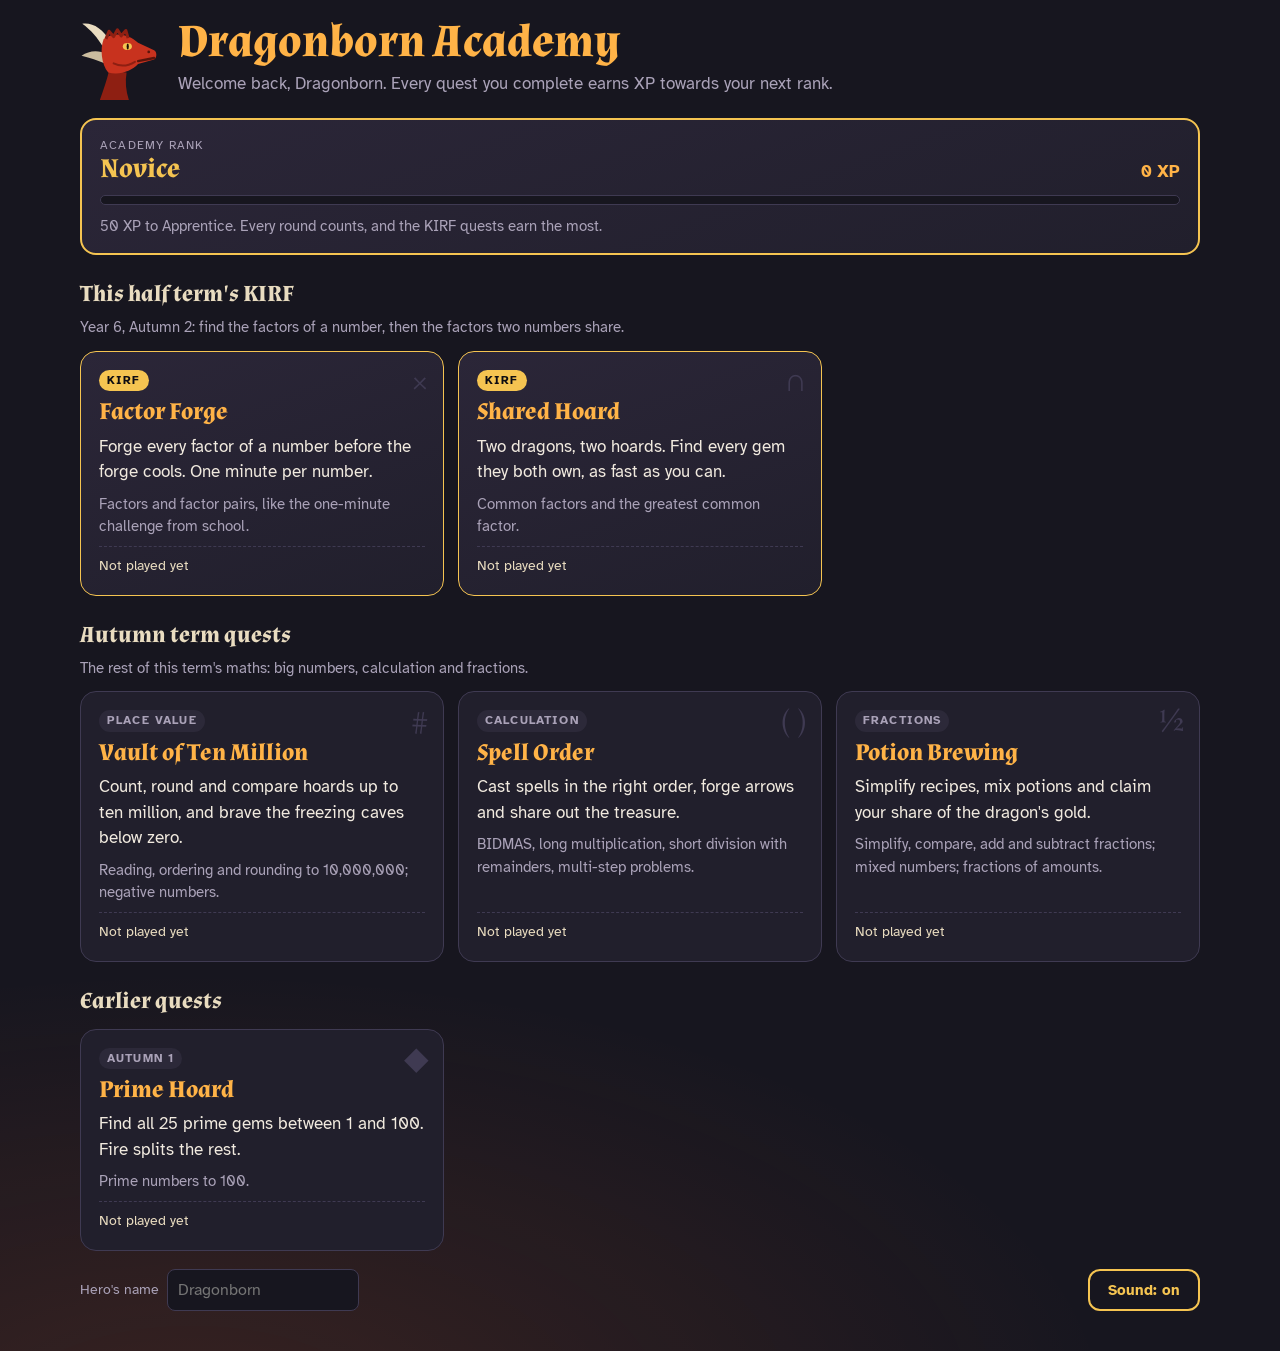
==== commit 027c776f: "Rename site to Dragonborn Academy and add an XP rank Co-Authored-By: Claude Opus 5.5 <noreply@anthro" ====
--- a/index.html
+++ b/index.html
@@ -4,15 +4,15 @@
 <meta charset="utf-8">
 <meta name="viewport" content="width=device-width, initial-scale=1, viewport-fit=cover">
 <meta name="apple-mobile-web-app-capable" content="yes">
-<meta name="apple-mobile-web-app-title" content="Quest Board">
+<meta name="apple-mobile-web-app-title" content="Dragonborn Academy">
 <meta name="theme-color" content="#17161f">
-<title>Quest Board</title>
+<title>Dragonborn Academy</title>
 <link rel="preconnect" href="https://fonts.googleapis.com">
 <link rel="preconnect" href="https://fonts.gstatic.com" crossorigin>
 <link href="https://fonts.googleapis.com/css2?family=Almendra:wght@400;700&family=Atkinson+Hyperlegible:wght@400;700&display=swap" rel="stylesheet">
 <link rel="stylesheet" href="assets/kit.css">
 <style>
-/* Layout: a tavern notice board — hero greeting, then quest cards grouped by when they're on the curriculum. */
+/* Layout: the Academy hall — crest and rank banner, then quest cards grouped by when they're on the curriculum. */
 .greet{display:flex;align-items:center;gap:14px}
 .greet .hero-mini{width:84px}
 .greet h1{font-family:var(--display);font-size:clamp(2rem,6vw,2.9rem);line-height:1;margin:0;color:var(--flame)}
@@ -30,6 +30,13 @@
 .card .skill{color:var(--ink-dim);font-size:.95rem}
 .card .rec{margin-top:auto;padding-top:8px;border-top:1px dashed var(--line);font-size:.9rem;color:var(--bone);font-variant-numeric:tabular-nums}
 .card .icon{position:absolute;right:14px;top:14px;font-family:var(--display);font-size:2rem;color:var(--line);line-height:1}
+.rank{padding:16px 18px;border-radius:16px;border:2px solid var(--gold);background:linear-gradient(160deg,#2b2638,var(--stone-2));display:flex;flex-direction:column;gap:10px}
+.rank-top{display:flex;justify-content:space-between;align-items:flex-end;gap:12px;flex-wrap:wrap}
+.rank-k{display:block;font-size:.75rem;text-transform:uppercase;letter-spacing:.1em;color:var(--ink-dim)}
+.rank-name{font-family:var(--display);font-weight:700;font-size:1.7rem;line-height:1.1;color:var(--gold)}
+.rank-xp{font-weight:700;color:var(--flame);font-variant-numeric:tabular-nums}
+.rank .bar{flex:none}
+.rank-next{margin:0;color:var(--ink-dim);font-size:.95rem}
 .foot{display:flex;flex-wrap:wrap;gap:10px;align-items:center;justify-content:space-between;color:var(--ink-dim);font-size:.9rem}
 .foot label{display:flex;align-items:center;gap:8px}
 .foot input{background:var(--stone);border:1px solid var(--line);border-radius:8px;color:var(--ink);padding:8px 10px;font:inherit;font-size:1rem;width:12em;max-width:100%}
@@ -40,10 +47,19 @@
   <header class="greet">
     <div class="hero-mini" id="hero"></div>
     <div>
-      <h1>Quest Board</h1>
-      <p id="greeting">Choose a quest, Dragonborn.</p>
+      <h1>Dragonborn Academy</h1>
+      <p id="greeting">Where young dragonborn train to master the magic of numbers.</p>
     </div>
   </header>
+
+  <section class="rank" aria-label="Your Academy rank">
+    <div class="rank-top">
+      <div><span class="rank-k">Academy rank</span><span class="rank-name" id="rank-name">Novice</span></div>
+      <span class="rank-xp" id="rank-xp">0 XP</span>
+    </div>
+    <div class="bar" aria-hidden="true"><i id="rank-bar"></i></div>
+    <p class="rank-next" id="rank-next"></p>
+  </section>
 
   <section>
     <h2>This half term's KIRF</h2>
@@ -118,7 +134,7 @@
 (function(){
 const { $, load, save, heroName } = Kit;
 $('hero').innerHTML = Kit.heroSVG;
-const greet = () => { $('greeting').textContent = `Choose a quest, ${heroName()}.`; };
+const greet = () => { $('greeting').textContent = `Welcome back, ${heroName()}. Every quest you complete earns XP towards your next rank.`; };
 greet();
 $('name-input').value = load('prime-hoard-v1', {}).name || '';
 $('name-input').addEventListener('input', e => { const s = load('prime-hoard-v1', {}); s.name = e.target.value; save('prime-hoard-v1', s); greet(); });
@@ -135,6 +151,23 @@
 for(const q of ['vault', 'spells', 'potions']){
   const r = t[q]; if(r && r.rounds) $('rec-' + q).textContent = `${plural(r.rounds, 'round')} · best ${r.best} of 10`;
 }
+
+/* Rank: XP is worked out from saved progress, so it needs no storage of its own. */
+const RANKS = [[0, 'Novice'], [50, 'Apprentice'], [150, 'Adept'], [300, 'Battlemage'], [500, 'Champion'], [800, 'Archmage'], [1200, 'Legend of the Academy']];
+const trialXP = ['vault', 'spells', 'potions'].reduce((a, q) => a + ((t[q] && t[q].rounds) || 0) * 10 + ((t[q] && t[q].best) || 0) * 2, 0);
+const xp = (p.gems || []).length * 2 + (p.rounds || 0) * 5 + (f.rounds || 0) * 20 + Math.round((f.best || 0) / 5)
+  + (c.rounds || 0) * 20 + (c.best || 0) * 2 + trialXP;
+let ri = 0; RANKS.forEach((r, i) => { if(xp >= r[0]) ri = i; });
+$('rank-name').textContent = RANKS[ri][1];
+$('rank-xp').textContent = `${xp} XP`;
+if(ri < RANKS.length - 1){
+  const [lo, hi] = [RANKS[ri][0], RANKS[ri + 1][0]];
+  $('rank-bar').style.width = ((xp - lo) / (hi - lo) * 100) + '%';
+  $('rank-next').textContent = `${hi - xp} XP to ${RANKS[ri + 1][1]}. Every round counts, and the KIRF quests earn the most.`;
+} else {
+  $('rank-bar').style.width = '100%';
+  $('rank-next').textContent = 'The highest rank the Academy can give. Keep training to stay sharp.';
+}
 })();
 </script>
 </body>
